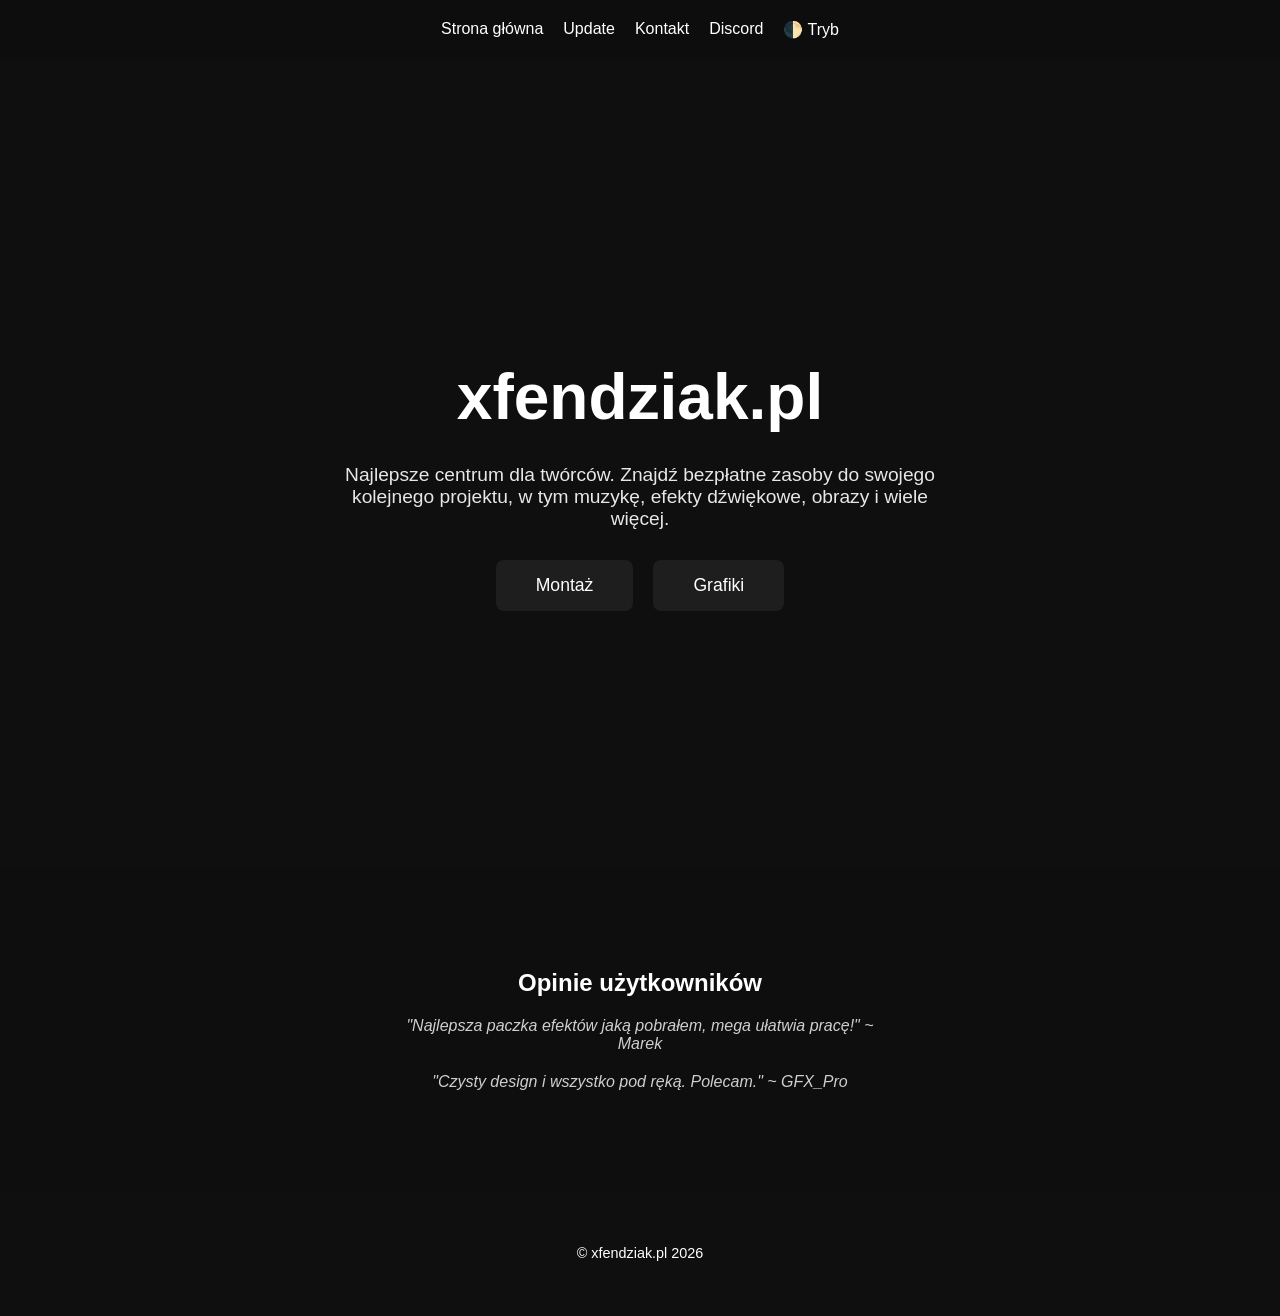
==== index.html @ 1e336c8c "Add files via upload" ====
<!DOCTYPE html>
<html lang="pl">
<head>
    <meta charset="UTF-8">
    <meta name="viewport" content="width=device-width, initial-scale=1.0">
    <title>xfendziak.pl | Centrum Twórców</title>
    <style>
        /* Szybkie style, żeby strona wyglądała jak Twój pomysł */
        :root {
            --bg: #0f0f0f;
            --text: #ffffff;
            --accent: #1e1e1e;
            --hover: #333333;
            --transition: all 0.4s ease;
        }

        .light-mode {
            --bg: #f5f5f5;
            --text: #1a1a1a;
            --accent: #e0e0e0;
            --hover: #cccccc;
        }

        body {
            margin: 0;
            font-family: 'Segoe UI', sans-serif;
            background-color: var(--bg);
            color: var(--text);
            transition: var(--transition);
            scroll-behavior: smooth;
        }

        /* Nawigacja */
        nav {
            display: flex;
            justify-content: center;
            gap: 20px;
            padding: 20px;
            background: rgba(0,0,0,0.1);
            position: sticky;
            top: 0;
            z-index: 100;
        }

        nav a, .mode-toggle {
            color: var(--text);
            text-decoration: none;
            font-weight: 500;
            cursor: pointer;
            transition: 0.3s;
        }

        nav a:hover { opacity: 0.7; }

        /* Hero Section - Napis i Opis */
        .hero {
            height: 90vh;
            display: flex;
            flex-direction: column;
            justify-content: center;
            align-items: center;
            text-align: center;
            animation: fadeIn 1.5s ease-out;
        }

        h1 { font-size: 4rem; margin-bottom: 10px; }
        .description { font-size: 1.2rem; max-width: 600px; margin-bottom: 30px; opacity: 0.9; }

        /* Przyciski */
        .btn-container { display: flex; gap: 20px; }
        .btn {
            padding: 15px 40px;
            background-color: var(--accent);
            color: var(--text);
            border: none;
            border-radius: 8px;
            font-size: 1.1rem;
            cursor: pointer;
            transition: var(--transition);
            text-decoration: none;
        }

        .btn:hover { background-color: var(--hover); transform: translateY(-3px); }

        /* Opinie */
        .reviews { padding: 80px 20px; text-align: center; background: rgba(0,0,0,0.05); }
        .review-card { font-style: italic; margin: 20px auto; max-width: 500px; opacity: 0.8; }

        footer { text-align: center; padding: 40px; font-size: 0.9rem; }

        /* Animacja wejścia */
        @keyframes fadeIn {
            from { opacity: 0; transform: translateY(20px); }
            to { opacity: 1; transform: translateY(0); }
        }
    </style>
</head>
<body>

    <nav>
        <a href="#">Strona główna</a>
        <a href="#update">Update</a>
        <a href="#kontakt">Kontakt</a>
        <a href="https://discord.gg/twoj-link" target="_blank">Discord</a>
        <span class="mode-toggle" onclick="toggleMode()">🌓 Tryb</span>
    </nav>

    <main class="hero">
        <h1>xfendziak.pl</h1>
        <p class="description">
            Najlepsze centrum dla twórców. Znajdź bezpłatne zasoby do swojego kolejnego projektu, 
            w tym muzykę, efekty dźwiękowe, obrazy i wiele więcej.
        </p>
        
        <div class="btn-container">
            <a href="#montaz" class="btn">Montaż</a>
            <a href="#grafiki" class="btn">Grafiki</a>
        </div>
    </main>

    <section class="reviews" id="update">
        <h2>Opinie użytkowników</h2>
        <div class="review-card">"Najlepsza paczka efektów jaką pobrałem, mega ułatwia pracę!" ~ Marek</div>
        <div class="review-card">"Czysty design i wszystko pod ręką. Polecam." ~ GFX_Pro</div>
    </section>

    <footer>
        <p>&copy; xfendziak.pl 2026</p>
    </footer>

    <script>
        function toggleMode() {
            document.body.classList.toggle('light-mode');
        }
    </script>

</body>
</html>
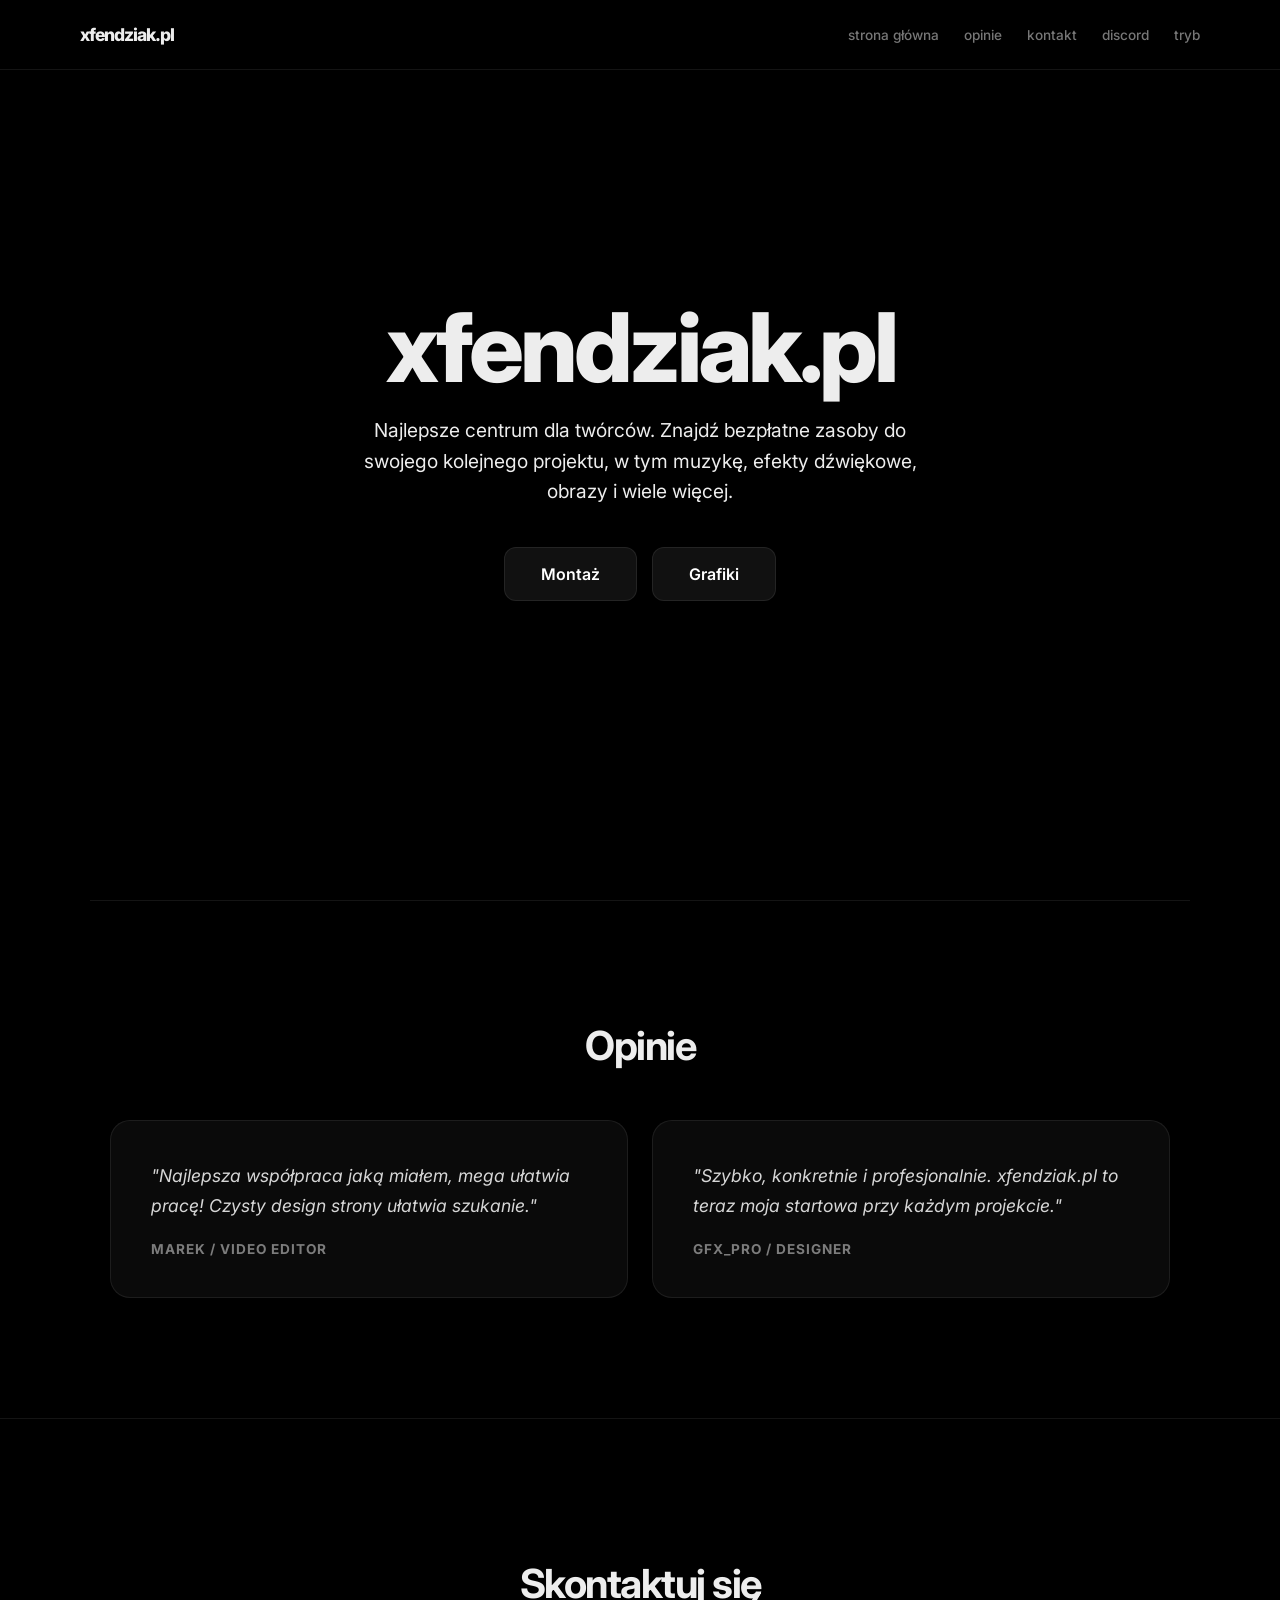
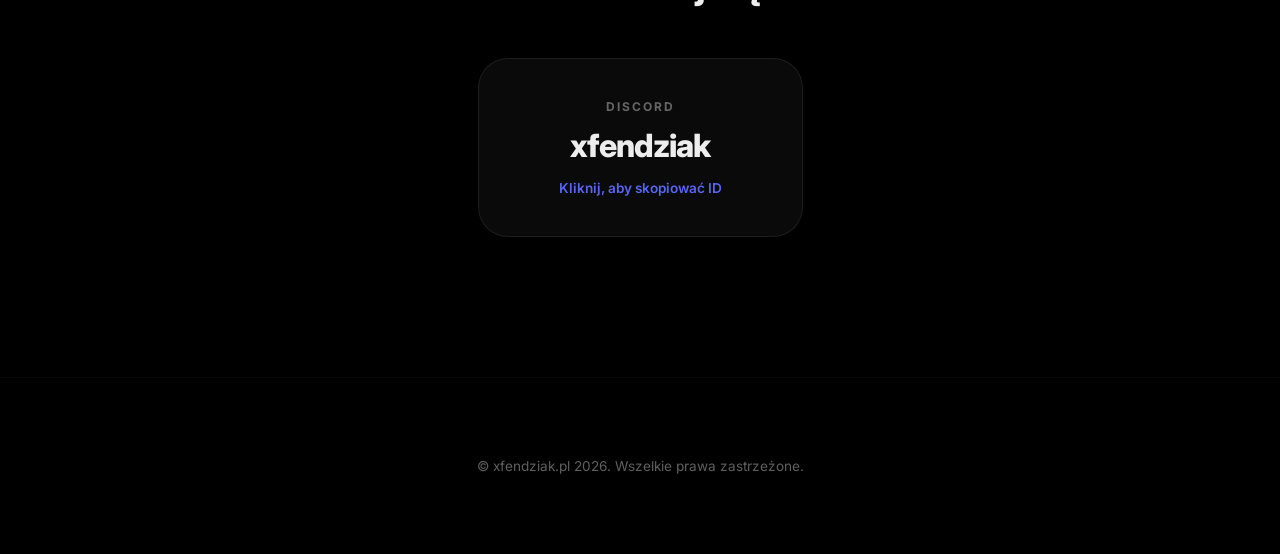
==== commit 011bcbc5: "Add files via upload" ====
--- a/index.html
+++ b/index.html
@@ -3,136 +3,330 @@
 <head>
     <meta charset="UTF-8">
     <meta name="viewport" content="width=device-width, initial-scale=1.0">
-    <title>xfendziak.pl | Centrum Twórców</title>
+    <title>xfendziak.pl | Zasoby</title>
+    <link href="https://fonts.googleapis.com/css2?family=Inter:wght@400;500;700;800&display=swap" rel="stylesheet">
     <style>
-        /* Szybkie style, żeby strona wyglądała jak Twój pomysł */
         :root {
-            --bg: #0f0f0f;
-            --text: #ffffff;
-            --accent: #1e1e1e;
-            --hover: #333333;
-            --transition: all 0.4s ease;
+            --bg-color: #000000;
+            --text-color: #ededed;
+            --nav-bg: rgba(0, 0, 0, 0.8);
+            --card-bg: #0a0a0a;
+            --btn-bg: #111111;
+            --btn-hover: #222222;
+            --border-color: rgba(255, 255, 255, 0.08);
+            --ease: cubic-bezier(0.16, 1, 0.3, 1);
+            --accent: #5865F2; /* Kolor Discorda */
+            --success: #22c55e; /* Zielony kolor sukcesu */
         }
 
         .light-mode {
-            --bg: #f5f5f5;
-            --text: #1a1a1a;
-            --accent: #e0e0e0;
-            --hover: #cccccc;
-        }
+            --bg-color: #f9f9f9;
+            --text-color: #111111;
+            --nav-bg: rgba(249, 249, 249, 0.8);
+            --card-bg: #ffffff;
+            --btn-bg: #111111;
+            --btn-hover: #333333;
+            --border-color: rgba(0, 0, 0, 0.05);
+        }
+
+        html { scroll-behavior: smooth; }
+        * { margin: 0; padding: 0; box-sizing: border-box; -webkit-font-smoothing: antialiased; }
 
         body {
-            margin: 0;
-            font-family: 'Segoe UI', sans-serif;
-            background-color: var(--bg);
-            color: var(--text);
-            transition: var(--transition);
-            scroll-behavior: smooth;
-        }
-
-        /* Nawigacja */
+            font-family: 'Inter', sans-serif;
+            background-color: var(--bg-color);
+            color: var(--text-color);
+            transition: background-color 0.6s var(--ease);
+            overflow-x: hidden;
+        }
+
+        /* --- NAWIGACJA --- */
         nav {
-            display: flex;
-            justify-content: center;
-            gap: 20px;
-            padding: 20px;
-            background: rgba(0,0,0,0.1);
-            position: sticky;
-            top: 0;
-            z-index: 100;
-        }
-
-        nav a, .mode-toggle {
-            color: var(--text);
-            text-decoration: none;
-            font-weight: 500;
+            position: fixed;
+            top: 0; width: 100%; height: 70px;
+            display: flex; justify-content: center;
+            background-color: var(--nav-bg);
+            backdrop-filter: blur(20px); -webkit-backdrop-filter: blur(20px);
+            border-bottom: 1px solid var(--border-color);
+            z-index: 1000;
+        }
+
+        .nav-container {
+            width: 100%; max-width: 1200px; padding: 0 40px;
+            display: flex; justify-content: space-between; align-items: center;
+        }
+
+        .logo {
+            font-weight: 800; font-size: 1.1rem; letter-spacing: -1px;
+            text-decoration: none; color: var(--text-color);
+            transition: opacity 0.3s;
+        }
+
+        .nav-right { display: flex; gap: 25px; align-items: center; }
+        .nav-right a, .mode-toggle {
+            color: var(--text-color); text-decoration: none;
+            font-size: 0.85rem; font-weight: 500; opacity: 0.5;
+            transition: 0.3s var(--ease); cursor: pointer;
+        }
+        .nav-right a:hover, .mode-toggle:hover { opacity: 1; }
+
+        /* --- HERO --- */
+        #top { position: absolute; top: 0; }
+        .hero {
+            height: 100vh; display: flex; flex-direction: column;
+            justify-content: center; align-items: center; text-align: center;
+            padding: 0 20px;
+        }
+
+        h1 { font-size: clamp(3rem, 10vw, 6rem); font-weight: 800; letter-spacing: -4px; margin-bottom: 20px; line-height: 1; }
+        .description { font-size: 1.2rem; max-width: 600px; opacity: 0.6; margin-bottom: 40px; line-height: 1.6; }
+
+        .btn-container { display: flex; gap: 15px; }
+        .btn {
+            padding: 16px 36px; background-color: var(--btn-bg); color: #ffffff;
+            text-decoration: none; border-radius: 12px; font-weight: 600;
+            border: 1px solid var(--border-color); transition: 0.4s var(--ease);
+        }
+        .btn:hover { background-color: var(--btn-hover); transform: translateY(-4px); }
+
+        /* --- SEKCJE --- */
+        .section-content { padding: 120px 20px; max-width: 1100px; margin: 0 auto; }
+        h2 { font-size: 2.5rem; font-weight: 700; margin-bottom: 50px; letter-spacing: -1.5px; text-align: center; }
+
+        /* --- OPINIE --- */
+        .reviews { border-top: 1px solid var(--border-color); }
+        .review-grid { display: grid; grid-template-columns: repeat(auto-fit, minmax(400px, 1fr)); gap: 24px; }
+        .review-card {
+            background-color: var(--card-bg); padding: 40px; border-radius: 20px;
+            border: 1px solid var(--border-color);
+        }
+        .review-text { font-size: 1.1rem; line-height: 1.7; font-style: italic; margin-bottom: 20px; opacity: 0.9; }
+        .review-author { font-weight: 700; font-size: 0.85rem; text-transform: uppercase; letter-spacing: 1px; opacity: 0.5; }
+
+        /* --- KONTAKT (ZAKTUALIZOWANY) --- */
+        .contact-section { 
+            text-align: center; 
+            padding: 140px 20px; 
+            border-top: 1px solid var(--border-color);
+        }
+        
+        .copy-card {
+            display: inline-flex;
+            flex-direction: column;
+            align-items: center;
+            background-color: var(--card-bg);
+            padding: 40px 80px;
+            border-radius: 30px;
+            border: 1px solid var(--border-color);
             cursor: pointer;
-            transition: 0.3s;
-        }
-
-        nav a:hover { opacity: 0.7; }
-
-        /* Hero Section - Napis i Opis */
-        .hero {
-            height: 90vh;
-            display: flex;
-            flex-direction: column;
-            justify-content: center;
-            align-items: center;
-            text-align: center;
-            animation: fadeIn 1.5s ease-out;
-        }
-
-        h1 { font-size: 4rem; margin-bottom: 10px; }
-        .description { font-size: 1.2rem; max-width: 600px; margin-bottom: 30px; opacity: 0.9; }
-
-        /* Przyciski */
-        .btn-container { display: flex; gap: 20px; }
-        .btn {
-            padding: 15px 40px;
-            background-color: var(--accent);
-            color: var(--text);
-            border: none;
-            border-radius: 8px;
-            font-size: 1.1rem;
-            cursor: pointer;
-            transition: var(--transition);
-            text-decoration: none;
-        }
-
-        .btn:hover { background-color: var(--hover); transform: translateY(-3px); }
-
-        /* Opinie */
-        .reviews { padding: 80px 20px; text-align: center; background: rgba(0,0,0,0.05); }
-        .review-card { font-style: italic; margin: 20px auto; max-width: 500px; opacity: 0.8; }
-
-        footer { text-align: center; padding: 40px; font-size: 0.9rem; }
-
-        /* Animacja wejścia */
-        @keyframes fadeIn {
-            from { opacity: 0; transform: translateY(20px); }
+            transition: all 0.5s var(--ease);
+            position: relative;
+        }
+        
+        .copy-card:hover {
+            transform: translateY(-5px);
+            border-color: rgba(255, 255, 255, 0.15);
+        }
+
+        /* Animacja sukcesu na obramowaniu */
+        .copy-card.copied {
+            animation: successPulse 1.5s var(--ease);
+            border-color: var(--success);
+        }
+
+        .discord-label {
+            font-size: 0.75rem;
+            text-transform: uppercase;
+            letter-spacing: 2px;
+            opacity: 0.4;
+            margin-bottom: 12px;
+            font-weight: 700;
+        }
+
+        .discord-tag {
+            font-size: 2rem;
+            font-weight: 800;
+            color: var(--text-color);
+            letter-spacing: -1px;
+            margin-bottom: 15px;
+        }
+
+        /* Domyślny stan podpowiedzi */
+        .copy-hint {
+            font-size: 0.85rem;
+            color: var(--accent);
+            font-weight: 600;
+            transition: all 0.3s var(--ease);
+        }
+
+        /* Stan po skopiowaniu (ukrywamy domyślny tekst) */
+        .copy-card.copied .copy-hint .default-text {
+            display: none;
+        }
+
+        /* Stan po skopiowaniu (pokazujemy sukces) */
+        .copy-card.copied .copy-hint .success-text {
+            display: inline;
+            color: var(--success);
+        }
+
+        /* Domyślnie ukrywamy tekst sukcesu */
+        .copy-hint .success-text {
+            display: none;
+        }
+
+        @keyframes successPulse {
+            0% { box-shadow: 0 0 0 0px rgba(34, 197, 94, 0.4); }
+            70% { box-shadow: 0 0 0 20px rgba(34, 197, 94, 0); }
+            100% { box-shadow: 0 0 0 0px rgba(34, 197, 94, 0); }
+        }
+
+        footer { text-align: center; padding: 80px 20px; font-size: 0.85rem; opacity: 0.4; border-top: 1px solid var(--border-color); }
+
+        /* ODPALANIE ANIMACJI PRZY SCROLLOWANIU */
+        .reveal {
+            opacity: 0;
+            transform: translateY(40px);
+            transition: opacity 1.2s var(--ease), transform 1.2s var(--ease);
+            will-change: transform, opacity;
+        }
+
+        .reveal.active {
+            opacity: 1;
+            transform: translateY(0);
+        }
+
+        /* ANIMACJE HERO */
+        .hero-reveal { 
+            opacity: 0; 
+            transform: translateY(40px); 
+            animation: cleanFadeUp 1.4s var(--ease) forwards; 
+        }
+        .d-1 { animation-delay: 0.1s; }
+        .d-2 { animation-delay: 0.3s; }
+        .d-3 { animation-delay: 0.5s; }
+
+        @keyframes cleanFadeUp {
             to { opacity: 1; transform: translateY(0); }
+        }
+
+        /* RESPNSYWNOŚĆ */
+        @media (max-width: 768px) {
+            .nav-right { display: flex; gap: 15px; }
+            .nav-right a:not(.mode-toggle) { display: none; }
+            h1 { font-size: 3.5rem; }
+            .review-grid { grid-template-columns: 1fr; }
+            .btn-container { flex-direction: column; width: 100%; }
+            .copy-card { padding: 40px 20px; width: 100%; }
+            .discord-tag { font-size: 1.5rem; }
         }
     </style>
 </head>
 <body>
 
+    <div id="strona-glowna"></div>
+
     <nav>
-        <a href="#">Strona główna</a>
-        <a href="#update">Update</a>
-        <a href="#kontakt">Kontakt</a>
-        <a href="https://discord.gg/twoj-link" target="_blank">Discord</a>
-        <span class="mode-toggle" onclick="toggleMode()">🌓 Tryb</span>
+        <div class="nav-container">
+            <a href="#strona-glowna" class="logo">xfendziak.pl</a>
+            <div class="nav-right">
+                <a href="#strona-glowna">strona główna</a>
+                <a href="#opinie">opinie</a>
+                <a href="#kontakt">kontakt</a> <a href="https://discord.gg/link" target="_blank">discord</a>
+                <span id="theme-btn" class="mode-toggle" onclick="toggleTheme()">tryb</span>
+            </div>
+        </div>
     </nav>
 
     <main class="hero">
-        <h1>xfendziak.pl</h1>
-        <p class="description">
-            Najlepsze centrum dla twórców. Znajdź bezpłatne zasoby do swojego kolejnego projektu, 
-            w tym muzykę, efekty dźwiękowe, obrazy i wiele więcej.
+        <h1 class="hero-reveal d-1">xfendziak.pl</h1>
+        <p class="description hero-reveal d-2">
+            Najlepsze centrum dla twórców.
+            Znajdź bezpłatne zasoby do swojego kolejnego projektu, w tym muzykę, efekty dźwiękowe, obrazy i wiele więcej.
         </p>
-        
-        <div class="btn-container">
-            <a href="#montaz" class="btn">Montaż</a>
-            <a href="#grafiki" class="btn">Grafiki</a>
+        <div class="btn-container hero-reveal d-3">
+            <a href="#" class="btn">Montaż</a>
+            <a href="#" class="btn">Grafiki</a>
         </div>
     </main>
 
-    <section class="reviews" id="update">
-        <h2>Opinie użytkowników</h2>
-        <div class="review-card">"Najlepsza paczka efektów jaką pobrałem, mega ułatwia pracę!" ~ Marek</div>
-        <div class="review-card">"Czysty design i wszystko pod ręką. Polecam." ~ GFX_Pro</div>
+    <section class="section-content reviews reveal" id="opinie">
+        <h2>Opinie</h2>
+        <div class="review-grid">
+            <div class="review-card">
+                <p class="review-text">"Najlepsza współpraca jaką miałem, mega ułatwia pracę! Czysty design strony ułatwia szukanie."</p>
+                <p class="review-author">Marek / Video Editor</p>
+            </div>
+            <div class="review-card">
+                <p class="review-text">"Szybko, konkretnie i profesjonalnie. xfendziak.pl to teraz moja startowa przy każdym projekcie."</p>
+                <p class="review-author">GFX_Pro / Designer</p>
+            </div>
+        </div>
     </section>
 
+    <section class="contact-section reveal" id="kontakt">
+        <h2>Skontaktuj się</h2>
+        <div class="copy-card" id="discordCard" onclick="copyDiscord()">
+            <span class="discord-label">Discord</span>
+            <span class="discord-tag">xfendziak</span>
+            <div class="copy-hint">
+                <span class="default-text">Kliknij, aby skopiować ID</span>
+                <span class="success-text">Skopiowano! ⬆</span>
+            </div>
+        </div>
+    </section>
+
     <footer>
-        <p>&copy; xfendziak.pl 2026</p>
+        <p>&copy; xfendziak.pl 2026. Wszelkie prawa zastrzeżone.</p>
     </footer>
 
     <script>
-        function toggleMode() {
-            document.body.classList.toggle('light-mode');
-        }
+        // FUNKCJA KOPIOWANIA I ANIMACJI
+        function copyDiscord() {
+            const card = document.getElementById('discordCard');
+            
+            // Kopiowanie do schowka
+            navigator.clipboard.writeText('xfendziak').then(() => {
+                // Dodajemy klasę aktywującą stan sukcesu
+                card.classList.add('copied');
+                
+                // Usuwamy klasę po 2 sekundach, aby przywrócić pierwotny stan
+                setTimeout(() => {
+                    card.classList.remove('copied');
+                }, 2000);
+            });
+        }
+
+        // MOTYW (DARK/LIGHT)
+        function updateToggleButton() {
+            const btn = document.getElementById('theme-btn');
+            btn.innerText = 'tryb';
+        }
+
+        function toggleTheme() {
+            const isLight = document.body.classList.toggle('light-mode');
+            localStorage.setItem('theme', isLight ? 'light' : 'dark');
+            updateToggleButton();
+        }
+
+        if(localStorage.getItem('theme') === 'light') {
+            document.body.classList.add('light-mode');
+        }
+        updateToggleButton();
+
+        // OBSERVER DO ANIMACJI PRZY SCROLLOWANIU
+        const observerOptions = { threshold: 0.15 };
+        const observer = new IntersectionObserver((entries) => {
+            entries.forEach(entry => {
+                if (entry.isIntersecting) {
+                    entry.target.classList.add('active');
+                }
+            });
+        }, observerOptions);
+
+        document.querySelectorAll('.reveal').forEach(section => {
+            observer.observe(section);
+        });
     </script>
-
 </body>
 </html>
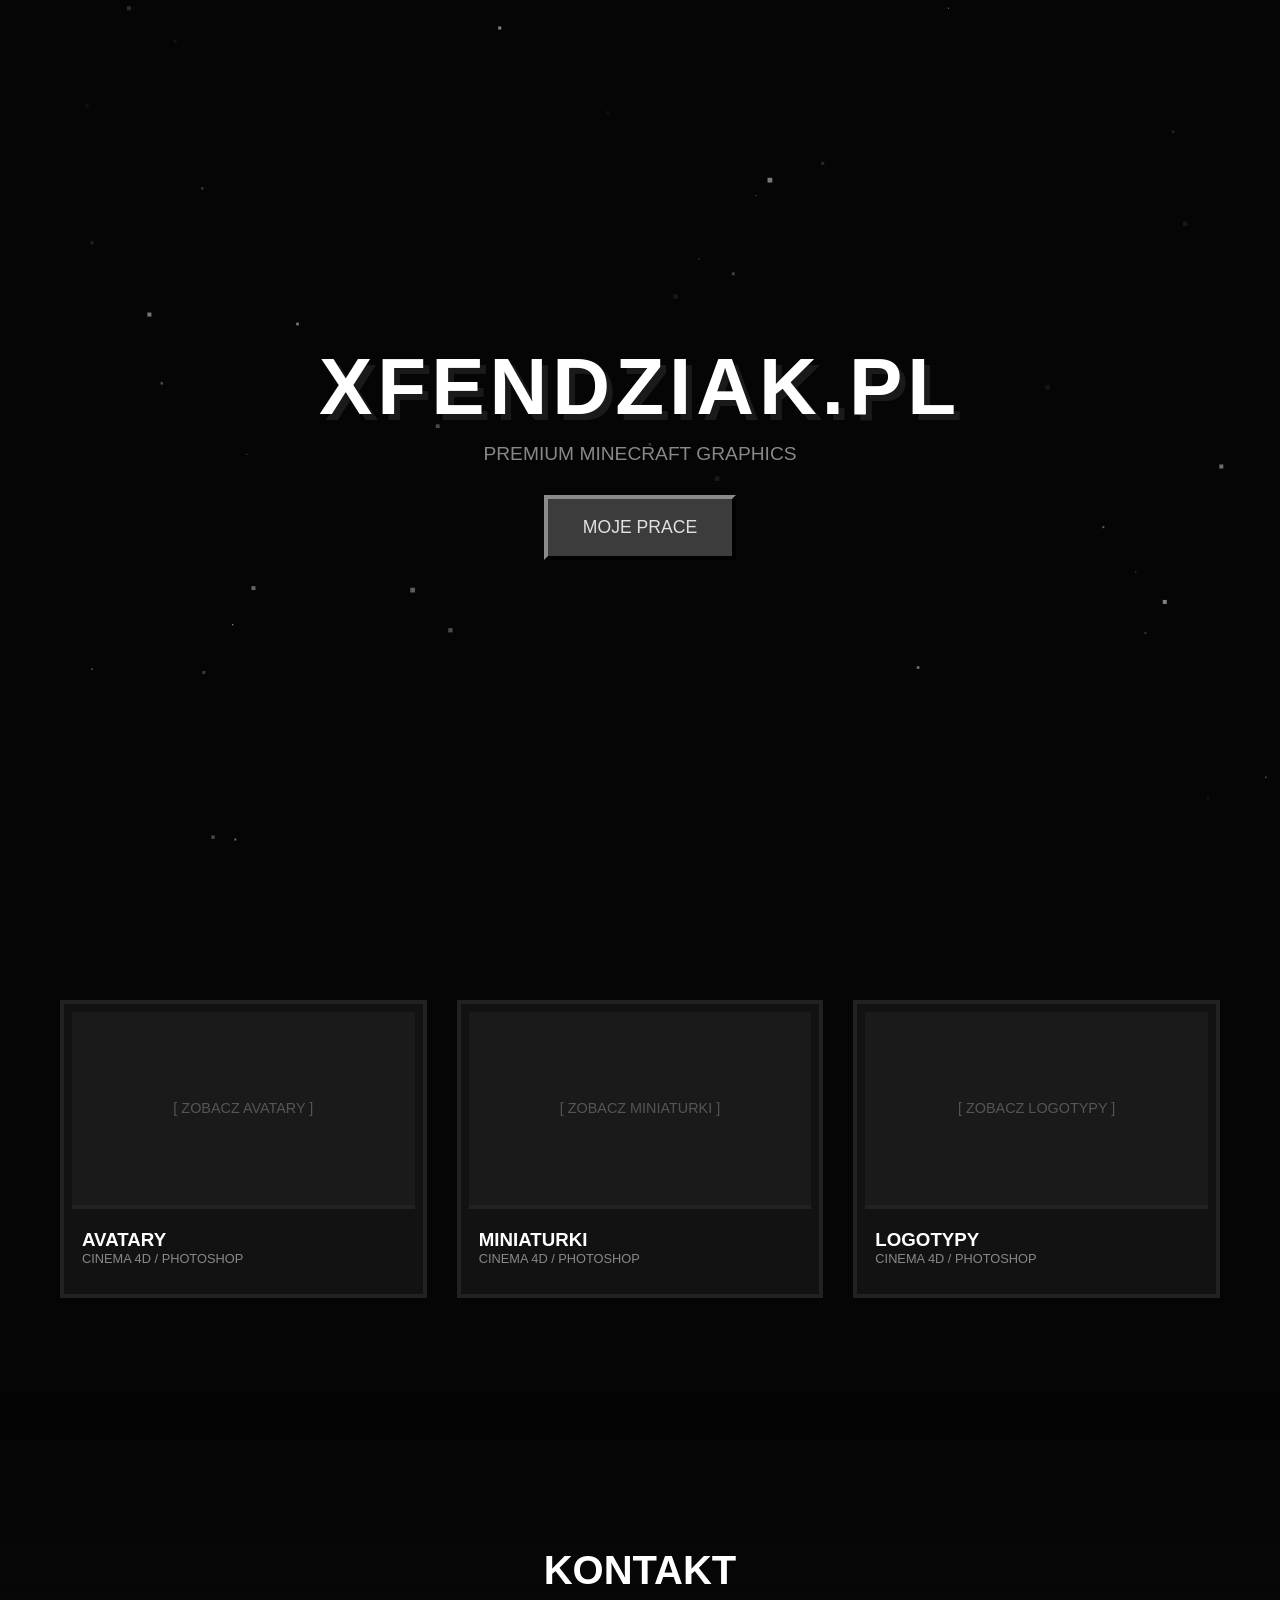
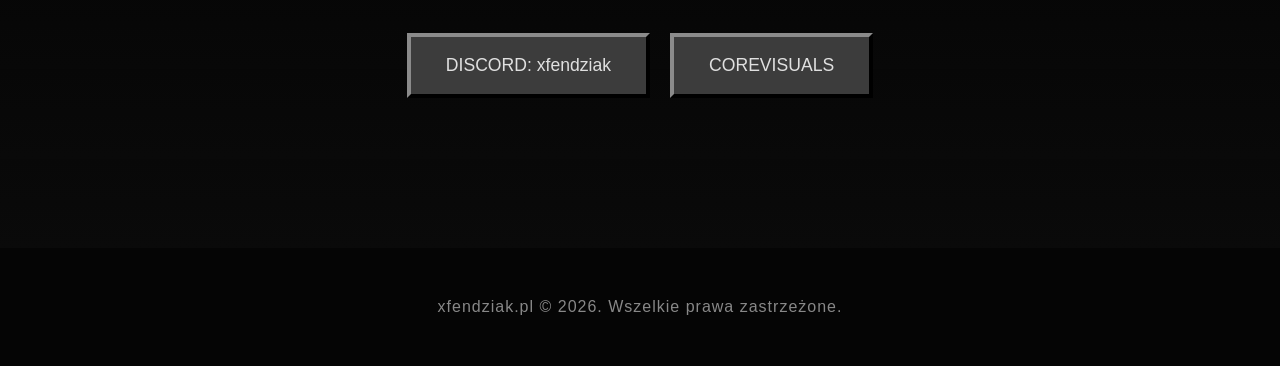
==== commit 5480a824: "Add files via upload" ====
--- a/index.html
+++ b/index.html
@@ -1,332 +1,478 @@
-<!DOCTYPE html>
-<html lang="pl">
-<head>
-    <meta charset="UTF-8">
-    <meta name="viewport" content="width=device-width, initial-scale=1.0">
-    <title>xfendziak.pl | Zasoby</title>
-    <link href="https://fonts.googleapis.com/css2?family=Inter:wght@400;500;700;800&display=swap" rel="stylesheet">
-    <style>
-        :root {
-            --bg-color: #000000;
-            --text-color: #ededed;
-            --nav-bg: rgba(0, 0, 0, 0.8);
-            --card-bg: #0a0a0a;
-            --btn-bg: #111111;
-            --btn-hover: #222222;
-            --border-color: rgba(255, 255, 255, 0.08);
-            --ease: cubic-bezier(0.16, 1, 0.3, 1);
-            --accent: #5865F2; /* Kolor Discorda */
-            --success: #22c55e; /* Zielony kolor sukcesu */
-        }
-
-        .light-mode {
-            --bg-color: #f9f9f9;
-            --text-color: #111111;
-            --nav-bg: rgba(249, 249, 249, 0.8);
-            --card-bg: #ffffff;
-            --btn-bg: #111111;
-            --btn-hover: #333333;
-            --border-color: rgba(0, 0, 0, 0.05);
-        }
-
-        html { scroll-behavior: smooth; }
-        * { margin: 0; padding: 0; box-sizing: border-box; -webkit-font-smoothing: antialiased; }
-
-        body {
-            font-family: 'Inter', sans-serif;
-            background-color: var(--bg-color);
-            color: var(--text-color);
-            transition: background-color 0.6s var(--ease);
-            overflow-x: hidden;
-        }
-
-        /* --- NAWIGACJA --- */
-        nav {
-            position: fixed;
-            top: 0; width: 100%; height: 70px;
-            display: flex; justify-content: center;
-            background-color: var(--nav-bg);
-            backdrop-filter: blur(20px); -webkit-backdrop-filter: blur(20px);
-            border-bottom: 1px solid var(--border-color);
-            z-index: 1000;
-        }
-
-        .nav-container {
-            width: 100%; max-width: 1200px; padding: 0 40px;
-            display: flex; justify-content: space-between; align-items: center;
-        }
-
-        .logo {
-            font-weight: 800; font-size: 1.1rem; letter-spacing: -1px;
-            text-decoration: none; color: var(--text-color);
-            transition: opacity 0.3s;
-        }
-
-        .nav-right { display: flex; gap: 25px; align-items: center; }
-        .nav-right a, .mode-toggle {
-            color: var(--text-color); text-decoration: none;
-            font-size: 0.85rem; font-weight: 500; opacity: 0.5;
-            transition: 0.3s var(--ease); cursor: pointer;
-        }
-        .nav-right a:hover, .mode-toggle:hover { opacity: 1; }
-
-        /* --- HERO --- */
-        #top { position: absolute; top: 0; }
-        .hero {
-            height: 100vh; display: flex; flex-direction: column;
-            justify-content: center; align-items: center; text-align: center;
-            padding: 0 20px;
-        }
-
-        h1 { font-size: clamp(3rem, 10vw, 6rem); font-weight: 800; letter-spacing: -4px; margin-bottom: 20px; line-height: 1; }
-        .description { font-size: 1.2rem; max-width: 600px; opacity: 0.6; margin-bottom: 40px; line-height: 1.6; }
-
-        .btn-container { display: flex; gap: 15px; }
-        .btn {
-            padding: 16px 36px; background-color: var(--btn-bg); color: #ffffff;
-            text-decoration: none; border-radius: 12px; font-weight: 600;
-            border: 1px solid var(--border-color); transition: 0.4s var(--ease);
-        }
-        .btn:hover { background-color: var(--btn-hover); transform: translateY(-4px); }
-
-        /* --- SEKCJE --- */
-        .section-content { padding: 120px 20px; max-width: 1100px; margin: 0 auto; }
-        h2 { font-size: 2.5rem; font-weight: 700; margin-bottom: 50px; letter-spacing: -1.5px; text-align: center; }
-
-        /* --- OPINIE --- */
-        .reviews { border-top: 1px solid var(--border-color); }
-        .review-grid { display: grid; grid-template-columns: repeat(auto-fit, minmax(400px, 1fr)); gap: 24px; }
-        .review-card {
-            background-color: var(--card-bg); padding: 40px; border-radius: 20px;
-            border: 1px solid var(--border-color);
-        }
-        .review-text { font-size: 1.1rem; line-height: 1.7; font-style: italic; margin-bottom: 20px; opacity: 0.9; }
-        .review-author { font-weight: 700; font-size: 0.85rem; text-transform: uppercase; letter-spacing: 1px; opacity: 0.5; }
-
-        /* --- KONTAKT (ZAKTUALIZOWANY) --- */
-        .contact-section { 
-            text-align: center; 
-            padding: 140px 20px; 
-            border-top: 1px solid var(--border-color);
-        }
-        
-        .copy-card {
-            display: inline-flex;
-            flex-direction: column;
-            align-items: center;
-            background-color: var(--card-bg);
-            padding: 40px 80px;
-            border-radius: 30px;
-            border: 1px solid var(--border-color);
-            cursor: pointer;
-            transition: all 0.5s var(--ease);
-            position: relative;
-        }
-        
-        .copy-card:hover {
-            transform: translateY(-5px);
-            border-color: rgba(255, 255, 255, 0.15);
-        }
-
-        /* Animacja sukcesu na obramowaniu */
-        .copy-card.copied {
-            animation: successPulse 1.5s var(--ease);
-            border-color: var(--success);
-        }
-
-        .discord-label {
-            font-size: 0.75rem;
-            text-transform: uppercase;
-            letter-spacing: 2px;
-            opacity: 0.4;
-            margin-bottom: 12px;
-            font-weight: 700;
-        }
-
-        .discord-tag {
-            font-size: 2rem;
-            font-weight: 800;
-            color: var(--text-color);
-            letter-spacing: -1px;
-            margin-bottom: 15px;
-        }
-
-        /* Domyślny stan podpowiedzi */
-        .copy-hint {
-            font-size: 0.85rem;
-            color: var(--accent);
-            font-weight: 600;
-            transition: all 0.3s var(--ease);
-        }
-
-        /* Stan po skopiowaniu (ukrywamy domyślny tekst) */
-        .copy-card.copied .copy-hint .default-text {
-            display: none;
-        }
-
-        /* Stan po skopiowaniu (pokazujemy sukces) */
-        .copy-card.copied .copy-hint .success-text {
-            display: inline;
-            color: var(--success);
-        }
-
-        /* Domyślnie ukrywamy tekst sukcesu */
-        .copy-hint .success-text {
-            display: none;
-        }
-
-        @keyframes successPulse {
-            0% { box-shadow: 0 0 0 0px rgba(34, 197, 94, 0.4); }
-            70% { box-shadow: 0 0 0 20px rgba(34, 197, 94, 0); }
-            100% { box-shadow: 0 0 0 0px rgba(34, 197, 94, 0); }
-        }
-
-        footer { text-align: center; padding: 80px 20px; font-size: 0.85rem; opacity: 0.4; border-top: 1px solid var(--border-color); }
-
-        /* ODPALANIE ANIMACJI PRZY SCROLLOWANIU */
-        .reveal {
-            opacity: 0;
-            transform: translateY(40px);
-            transition: opacity 1.2s var(--ease), transform 1.2s var(--ease);
-            will-change: transform, opacity;
-        }
-
-        .reveal.active {
-            opacity: 1;
-            transform: translateY(0);
-        }
-
-        /* ANIMACJE HERO */
-        .hero-reveal { 
-            opacity: 0; 
-            transform: translateY(40px); 
-            animation: cleanFadeUp 1.4s var(--ease) forwards; 
-        }
-        .d-1 { animation-delay: 0.1s; }
-        .d-2 { animation-delay: 0.3s; }
-        .d-3 { animation-delay: 0.5s; }
-
-        @keyframes cleanFadeUp {
-            to { opacity: 1; transform: translateY(0); }
-        }
-
-        /* RESPNSYWNOŚĆ */
-        @media (max-width: 768px) {
-            .nav-right { display: flex; gap: 15px; }
-            .nav-right a:not(.mode-toggle) { display: none; }
-            h1 { font-size: 3.5rem; }
-            .review-grid { grid-template-columns: 1fr; }
-            .btn-container { flex-direction: column; width: 100%; }
-            .copy-card { padding: 40px 20px; width: 100%; }
-            .discord-tag { font-size: 1.5rem; }
-        }
-    </style>
-</head>
-<body>
-
-    <div id="strona-glowna"></div>
-
-    <nav>
-        <div class="nav-container">
-            <a href="#strona-glowna" class="logo">xfendziak.pl</a>
-            <div class="nav-right">
-                <a href="#strona-glowna">strona główna</a>
-                <a href="#opinie">opinie</a>
-                <a href="#kontakt">kontakt</a> <a href="https://discord.gg/link" target="_blank">discord</a>
-                <span id="theme-btn" class="mode-toggle" onclick="toggleTheme()">tryb</span>
-            </div>
-        </div>
-    </nav>
-
-    <main class="hero">
-        <h1 class="hero-reveal d-1">xfendziak.pl</h1>
-        <p class="description hero-reveal d-2">
-            Najlepsze centrum dla twórców.
-            Znajdź bezpłatne zasoby do swojego kolejnego projektu, w tym muzykę, efekty dźwiękowe, obrazy i wiele więcej.
-        </p>
-        <div class="btn-container hero-reveal d-3">
-            <a href="#" class="btn">Montaż</a>
-            <a href="#" class="btn">Grafiki</a>
-        </div>
-    </main>
-
-    <section class="section-content reviews reveal" id="opinie">
-        <h2>Opinie</h2>
-        <div class="review-grid">
-            <div class="review-card">
-                <p class="review-text">"Najlepsza współpraca jaką miałem, mega ułatwia pracę! Czysty design strony ułatwia szukanie."</p>
-                <p class="review-author">Marek / Video Editor</p>
-            </div>
-            <div class="review-card">
-                <p class="review-text">"Szybko, konkretnie i profesjonalnie. xfendziak.pl to teraz moja startowa przy każdym projekcie."</p>
-                <p class="review-author">GFX_Pro / Designer</p>
-            </div>
-        </div>
-    </section>
-
-    <section class="contact-section reveal" id="kontakt">
-        <h2>Skontaktuj się</h2>
-        <div class="copy-card" id="discordCard" onclick="copyDiscord()">
-            <span class="discord-label">Discord</span>
-            <span class="discord-tag">xfendziak</span>
-            <div class="copy-hint">
-                <span class="default-text">Kliknij, aby skopiować ID</span>
-                <span class="success-text">Skopiowano! ⬆</span>
-            </div>
-        </div>
-    </section>
-
-    <footer>
-        <p>&copy; xfendziak.pl 2026. Wszelkie prawa zastrzeżone.</p>
-    </footer>
-
-    <script>
-        // FUNKCJA KOPIOWANIA I ANIMACJI
-        function copyDiscord() {
-            const card = document.getElementById('discordCard');
-            
-            // Kopiowanie do schowka
-            navigator.clipboard.writeText('xfendziak').then(() => {
-                // Dodajemy klasę aktywującą stan sukcesu
-                card.classList.add('copied');
-                
-                // Usuwamy klasę po 2 sekundach, aby przywrócić pierwotny stan
-                setTimeout(() => {
-                    card.classList.remove('copied');
-                }, 2000);
-            });
-        }
-
-        // MOTYW (DARK/LIGHT)
-        function updateToggleButton() {
-            const btn = document.getElementById('theme-btn');
-            btn.innerText = 'tryb';
-        }
-
-        function toggleTheme() {
-            const isLight = document.body.classList.toggle('light-mode');
-            localStorage.setItem('theme', isLight ? 'light' : 'dark');
-            updateToggleButton();
-        }
-
-        if(localStorage.getItem('theme') === 'light') {
-            document.body.classList.add('light-mode');
-        }
-        updateToggleButton();
-
-        // OBSERVER DO ANIMACJI PRZY SCROLLOWANIU
-        const observerOptions = { threshold: 0.15 };
-        const observer = new IntersectionObserver((entries) => {
-            entries.forEach(entry => {
-                if (entry.isIntersecting) {
-                    entry.target.classList.add('active');
-                }
-            });
-        }, observerOptions);
-
-        document.querySelectorAll('.reveal').forEach(section => {
-            observer.observe(section);
-        });
-    </script>
-</body>
+﻿<!DOCTYPE html>
+<html lang="pl">
+<head>
+    <meta charset="UTF-8">
+    <meta name="viewport" content="width=device-width, initial-scale=1.0">
+    <title>xfendziak.pl | Portfolio</title>
+    <link href="https://fonts.cdnfonts.com/css/minecraft-4" rel="stylesheet">
+    <style>
+        :root {
+            --bg-dark: #050505;
+            --bg-card: #121212;
+            --accent: #ffffff;
+            --border: #222222;
+            --text-dim: #888888;
+            --mc-btn: #3c3c3c;
+            --transition-smooth: all 0.6s cubic-bezier(0.23, 1, 0.32, 1);
+        }
+
+        * {
+            margin: 0;
+            padding: 0;
+            box-sizing: border-box;
+            cursor: crosshair;
+        }
+
+        body {
+            background-color: var(--bg-dark);
+            color: white;
+            font-family: 'Minecraft', sans-serif;
+            overflow-x: hidden;
+            scroll-behavior: smooth;
+        }
+
+        #particles {
+            position: fixed;
+            top: 0; left: 0; width: 100%; height: 100%;
+            z-index: -1;
+            pointer-events: none;
+        }
+
+        header {
+            height: 100vh;
+            display: flex;
+            flex-direction: column;
+            justify-content: center;
+            align-items: center;
+            perspective: 1000px;
+            text-align: center;
+        }
+
+        .hero-title {
+            font-size: clamp(2rem, 8vw, 5rem);
+            letter-spacing: 5px;
+            text-shadow: 6px 6px 0px #1a1a1a;
+            animation: heroReveal 1.2s ease-out forwards;
+            position: relative;
+        }
+
+        .hero-subtitle {
+            color: var(--text-dim);
+            font-size: 1.2rem;
+            margin-top: 10px;
+            opacity: 0;
+            animation: fadeInUp 1s ease-out 0.5s forwards;
+        }
+
+        .hero-btn {
+            margin-top: 30px;
+            opacity: 0;
+            animation: fadeInUp 1s ease-out 0.8s forwards;
+        }
+
+        .container {
+            max-width: 1200px;
+            margin: 0 auto;
+            padding: 100px 20px;
+        }
+
+        .portfolio-grid {
+            display: grid;
+            grid-template-columns: repeat(auto-fit, minmax(320px, 1fr));
+            gap: 30px;
+        }
+
+        .card {
+            background: var(--bg-card);
+            border: 4px solid var(--border);
+            padding: 8px;
+            transition: var(--transition-smooth);
+            opacity: 0;
+            transform: translateY(50px);
+            cursor: pointer;
+        }
+
+        .card.reveal {
+            opacity: 1;
+            transform: translateY(0);
+        }
+
+        .card:hover {
+            transform: translateY(-15px) scale(1.03);
+            border-color: var(--accent);
+            box-shadow: 0 20px 40px rgba(0,0,0,0.8);
+        }
+
+        .card-img {
+            width: 100%;
+            aspect-ratio: 16/9;
+            background: #1a1a1a;
+            display: flex;
+            align-items: center;
+            justify-content: center;
+            overflow: hidden;
+        }
+
+        .card-img p {
+            font-size: 0.9rem;
+            text-align: center;
+            padding: 10px;
+        }
+
+        .card-content {
+            padding: 20px 10px;
+            border-top: 4px solid var(--border);
+            transition: var(--transition-smooth);
+        }
+
+        .card:hover .card-content {
+            border-color: var(--accent);
+        }
+
+        .modal-overlay {
+            position: fixed;
+            top: 0; left: 0; width: 100%; height: 100%;
+            background: rgba(0,0,0,0.95);
+            display: none; 
+            justify-content: center;
+            align-items: center;
+            z-index: 2000;
+            backdrop-filter: blur(10px);
+            opacity: 0;
+            transition: opacity 0.4s ease;
+        }
+
+        .modal-overlay.active {
+            display: flex;
+            opacity: 1;
+        }
+
+        .modal-content {
+            background: #2a2a2a;
+            border: 6px solid #000;
+            width: 95%;
+            max-width: 1100px;
+            max-height: 85vh;
+            padding: 30px;
+            position: relative;
+            overflow-y: auto;
+            box-shadow: 0 0 50px rgba(0,0,0,0.5);
+            transform: scale(0.9);
+            transition: transform 0.4s cubic-bezier(0.175, 0.885, 0.32, 1.275);
+        }
+
+        .modal-overlay.active .modal-content {
+            transform: scale(1);
+        }
+
+        .modal-header {
+            display: flex;
+            justify-content: space-between;
+            align-items: center;
+            margin-bottom: 25px;
+            border-bottom: 4px solid #3c3c3c;
+            padding-bottom: 15px;
+        }
+
+        .gallery-grid {
+            display: grid;
+            grid-template-columns: repeat(auto-fill, minmax(280px, 1fr));
+            gap: 20px;
+        }
+
+        .gallery-item {
+            border: 4px solid #000;
+            background: #1a1a1a;
+            transition: 0.3s;
+            position: relative;
+        }
+
+        .gallery-item:hover {
+            border-color: #fff;
+            transform: translateY(-5px);
+        }
+
+        .gallery-item img {
+            width: 100%;
+            display: block;
+            height: auto;
+        }
+
+        .mc-btn {
+            background: var(--mc-btn);
+            border: 4px solid #000;
+            border-top-color: #8b8b8b;
+            border-left-color: #8b8b8b;
+            color: #e0e0e0;
+            padding: 18px 35px;
+            font-family: 'Minecraft', sans-serif;
+            font-size: 1.1rem;
+            text-decoration: none;
+            transition: 0.1s;
+            display: inline-block;
+        }
+
+        .mc-btn:hover {
+            background: #555;
+            color: #fff;
+            transform: scale(1.05);
+        }
+
+        .mc-btn:active {
+            border: 4px solid #8b8b8b;
+            border-top-color: #000;
+            border-left-color: #000;
+            transform: scale(0.95);
+        }
+
+        .close-btn {
+            padding: 10px 20px;
+            font-size: 0.8rem;
+        }
+
+        .contact-section {
+            padding: 150px 20px;
+            text-align: center;
+            background: linear-gradient(to bottom, transparent, #0a0a0a);
+        }
+
+        .contact-btns {
+            display: flex;
+            justify-content: center;
+            gap: 20px;
+            flex-wrap: wrap;
+            margin-top: 40px;
+        }
+
+        #toast {
+            position: fixed;
+            top: -100px;
+            left: 50%;
+            transform: translateX(-50%);
+            background: white;
+            color: black;
+            padding: 15px 30px;
+            border: 4px solid #000;
+            transition: 0.5s cubic-bezier(0.175, 0.885, 0.32, 1.275);
+            z-index: 3000;
+        }
+
+        footer {
+            padding: 50px; 
+            text-align: center; 
+            color: var(--text-dim);
+            letter-spacing: 1px;
+        }
+
+        @keyframes heroReveal {
+            from { opacity: 0; transform: scale(0.8) translateZ(-100px); }
+            to { opacity: 1; transform: scale(1) translateZ(0); }
+        }
+
+        @keyframes fadeInUp {
+            from { opacity: 0; transform: translateY(30px); }
+            to { opacity: 1; transform: translateY(0); }
+        }
+
+        ::-webkit-scrollbar { width: 10px; }
+        ::-webkit-scrollbar-track { background: #1a1a1a; }
+        ::-webkit-scrollbar-thumb { background: #3c3c3c; border: 2px solid #000; }
+    </style>
+</head>
+<body>
+
+    <div id="toast">NICK SKOPIOWANY!</div>
+    <canvas id="particles"></canvas>
+
+    <div class="modal-overlay" id="modal-avatars">
+        <div class="modal-content">
+            <div class="modal-header">
+                <h2>AVATARY</h2>
+                <button class="mc-btn close-btn" onclick="closeModal('modal-avatars')">POWROT</button>
+            </div>
+            <div class="gallery-grid">
+                <div class="gallery-item"><img src="https://via.placeholder.com/500x500/222/fff?text=Avatar+1" alt="Avatar"></div>
+                <div class="gallery-item"><img src="https://via.placeholder.com/500x500/222/fff?text=Avatar+2" alt="Avatar"></div>
+                <div class="gallery-item"><img src="https://via.placeholder.com/500x500/222/fff?text=Avatar+3" alt="Avatar"></div>
+            </div>
+        </div>
+    </div>
+
+    <div class="modal-overlay" id="modal-thumbnails">
+        <div class="modal-content">
+            <div class="modal-header">
+                <h2>MINIATURKI</h2>
+                <button class="mc-btn close-btn" onclick="closeModal('modal-thumbnails')">POWROT</button>
+            </div>
+            <div class="gallery-grid">
+                <div class="gallery-item"><img src="https://via.placeholder.com/600x337/222/fff?text=Miniaturka+1" alt="YT"></div>
+                <div class="gallery-item"><img src="https://via.placeholder.com/600x337/222/fff?text=Miniaturka+2" alt="YT"></div>
+                <div class="gallery-item"><img src="https://via.placeholder.com/600x337/222/fff?text=Miniaturka+3" alt="YT"></div>
+            </div>
+        </div>
+    </div>
+
+    <div class="modal-overlay" id="modal-logos">
+        <div class="modal-content">
+            <div class="modal-header">
+                <h2>LOGOTYPY</h2>
+                <button class="mc-btn close-btn" onclick="closeModal('modal-logos')">POWROT</button>
+            </div>
+            <div class="gallery-grid">
+                <div class="gallery-item"><img src="https://via.placeholder.com/500x500/222/fff?text=Logo+1" alt="Logo"></div>
+                <div class="gallery-item"><img src="https://via.placeholder.com/500x500/222/fff?text=Logo+2" alt="Logo"></div>
+                <div class="gallery-item"><img src="https://via.placeholder.com/500x500/222/fff?text=Logo+3" alt="Logo"></div>
+            </div>
+        </div>
+    </div>
+
+    <header>
+        <h1 class="hero-title">XFENDZIAK.PL</h1>
+        <p class="hero-subtitle">PREMIUM MINECRAFT GRAPHICS</p>
+        <a href="#moje-prace" class="mc-btn hero-btn" id="scroll-trigger">MOJE PRACE</a>
+    </header>
+
+    <div class="container" id="moje-prace">
+        <div class="portfolio-grid">
+            
+            <div class="card" onclick="openModal('modal-avatars')">
+                <div class="card-img"><p style="color:#555">[ ZOBACZ AVATARY ]</p></div>
+                <div class="card-content">
+                    <h3>AVATARY</h3>
+                    <p style="color:var(--text-dim); font-size:0.8rem">CINEMA 4D / PHOTOSHOP</p>
+                </div>
+            </div>
+
+            <div class="card" onclick="openModal('modal-thumbnails')">
+                <div class="card-img"><p style="color:#555">[ ZOBACZ MINIATURKI ]</p></div>
+                <div class="card-content">
+                    <h3>MINIATURKI</h3>
+                    <p style="color:var(--text-dim); font-size:0.8rem">CINEMA 4D / PHOTOSHOP</p>
+                </div>
+            </div>
+
+            <div class="card" onclick="openModal('modal-logos')">
+                <div class="card-img"><p style="color:#555">[ ZOBACZ LOGOTYPY ]</p></div>
+                <div class="card-content">
+                    <h3>LOGOTYPY</h3>
+                    <p style="color:var(--text-dim); font-size:0.8rem">CINEMA 4D / PHOTOSHOP</p>
+                </div>
+            </div>
+
+        </div>
+    </div>
+
+    <section class="contact-section">
+        <h2 style="font-size: 2.5rem; margin-bottom: 20px;">KONTAKT</h2>
+        <div class="contact-btns">
+            <button class="mc-btn" onclick="copyDiscord('xfendziak')">DISCORD: xfendziak</button>
+            <a href="https://discord.gg/vKPa63acjD" target="_blank" class="mc-btn">COREVISUALS</a>
+        </div>
+    </section>
+
+    <footer>
+        <p>xfendziak.pl © 2026. Wszelkie prawa zastrzeżone.</p>
+    </footer>
+
+    <script>
+        document.getElementById('scroll-trigger').addEventListener('click', function(e) {
+            e.preventDefault();
+            const target = document.querySelector(this.getAttribute('href'));
+            window.scrollTo({
+                top: target.offsetTop,
+                behavior: 'smooth'
+            });
+        });
+
+        function openModal(id) {
+            const modal = document.getElementById(id);
+            modal.style.display = 'flex';
+            setTimeout(() => {
+                modal.classList.add('active');
+            }, 10);
+            document.body.style.overflow = 'hidden'; 
+        }
+
+        function closeModal(id) {
+            const modal = document.getElementById(id);
+            modal.classList.remove('active');
+            setTimeout(() => {
+                modal.style.display = 'none';
+                document.body.style.overflow = 'auto'; 
+            }, 400);
+        }
+
+        window.onclick = function(event) {
+            if (event.target.classList.contains('modal-overlay')) {
+                closeModal(event.target.id);
+            }
+        }
+
+        const canvas = document.getElementById('particles');
+        const ctx = canvas.getContext('2d');
+        let particles = [];
+
+        function resize() {
+            canvas.width = window.innerWidth;
+            canvas.height = window.innerHeight;
+        }
+
+        window.addEventListener('resize', resize);
+        resize();
+
+        class Particle {
+            constructor() {
+                this.reset();
+            }
+            reset() {
+                this.x = Math.random() * canvas.width;
+                this.y = Math.random() * canvas.height;
+                this.size = Math.random() * 4 + 1;
+                this.speedX = (Math.random() - 0.5) * 0.5;
+                this.speedY = -Math.random() * 1 - 0.5;
+                this.opacity = Math.random() * 0.5;
+            }
+            update() {
+                this.y += this.speedY;
+                this.x += this.speedX;
+                if (this.y < -10) this.reset();
+            }
+            draw() {
+                ctx.fillStyle = `rgba(255, 255, 255, ${this.opacity})`;
+                ctx.fillRect(this.x, this.y, this.size, this.size);
+            }
+        }
+
+        for (let i = 0; i < 50; i++) particles.push(new Particle());
+
+        function animate() {
+            ctx.clearRect(0, 0, canvas.width, canvas.height);
+            particles.forEach(p => {
+                p.update();
+                p.draw();
+            });
+            requestAnimationFrame(animate);
+        }
+        animate();
+
+        const observer = new IntersectionObserver((entries) => {
+            entries.forEach((entry) => {
+                if (entry.isIntersecting) {
+                    entry.target.classList.add('reveal');
+                }
+            });
+        }, { threshold: 0.1 });
+
+        document.querySelectorAll('.card').forEach(card => observer.observe(card));
+
+        function copyDiscord(nick) {
+            navigator.clipboard.writeText(nick);
+            const toast = document.getElementById('toast');
+            toast.style.top = '20px';
+            setTimeout(() => {
+                toast.style.top = '-100px';
+            }, 2500);
+        }
+    </script>
+</body>
 </html>
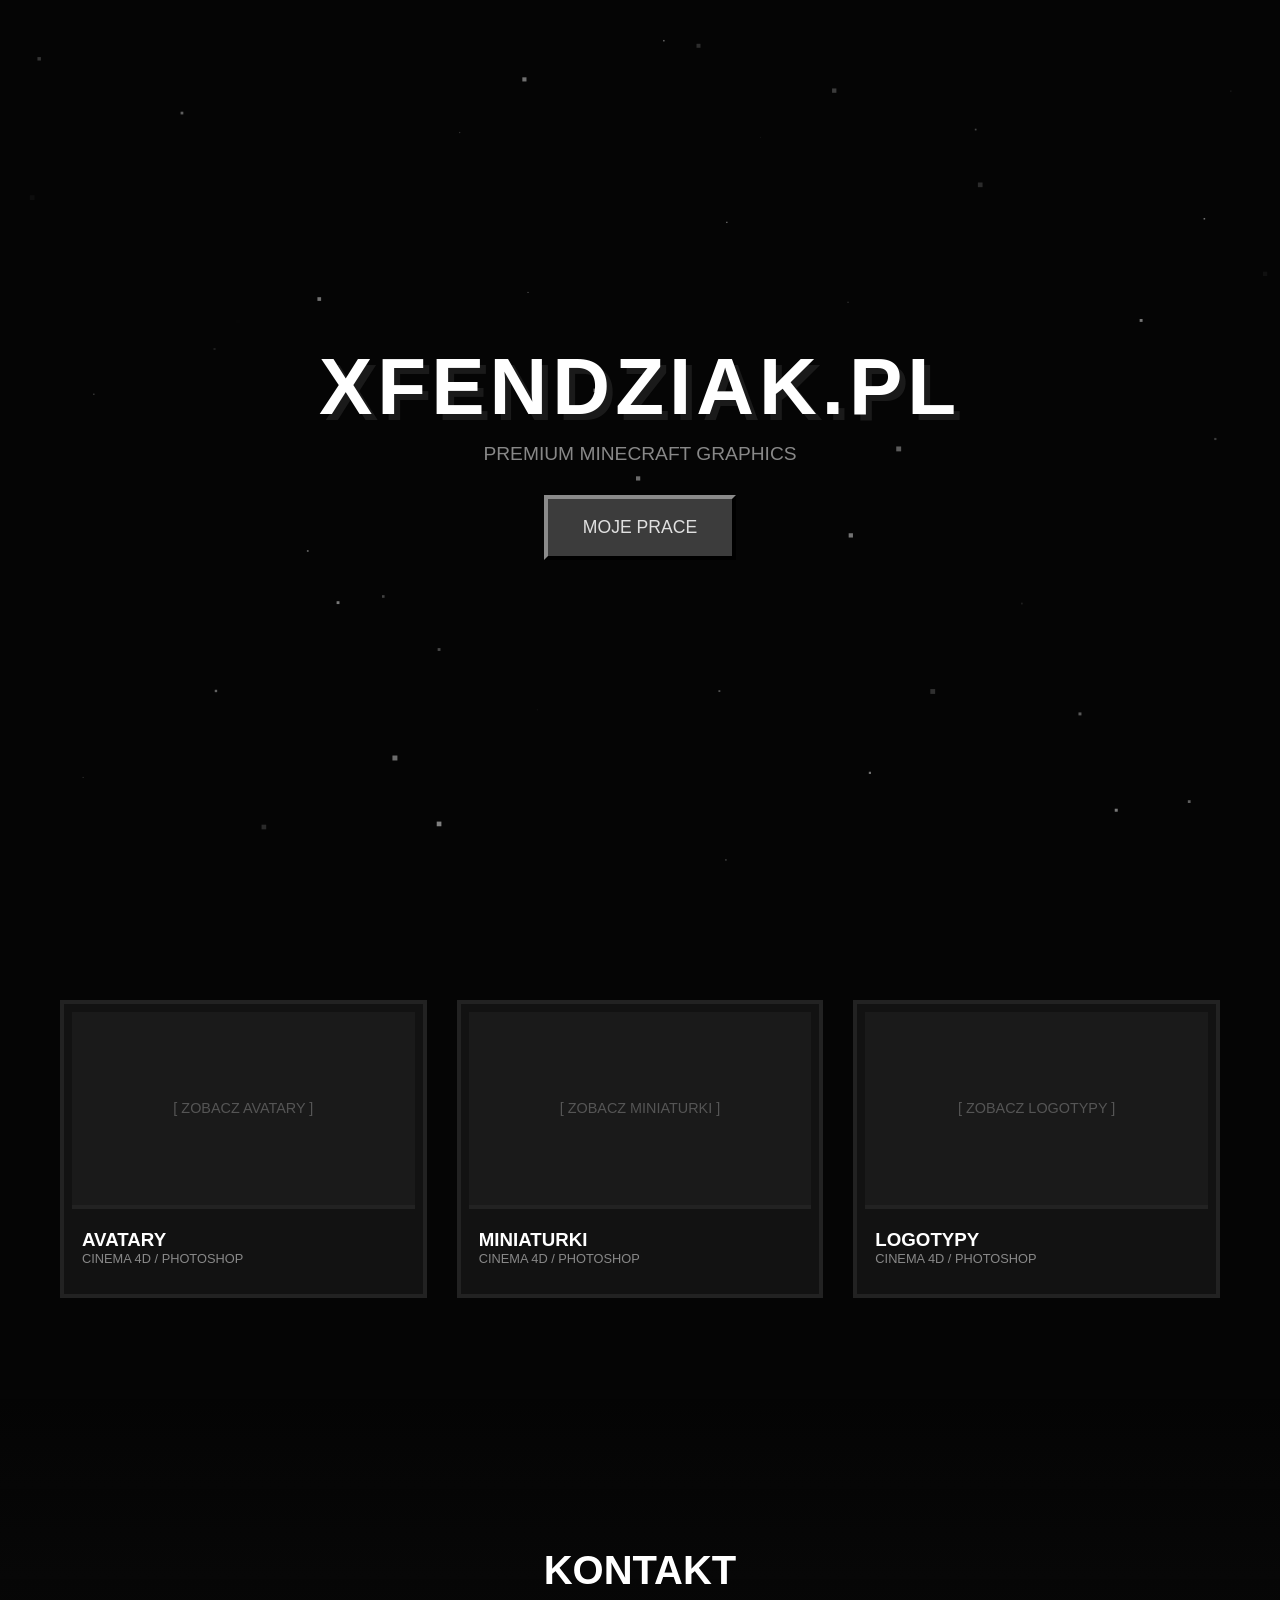
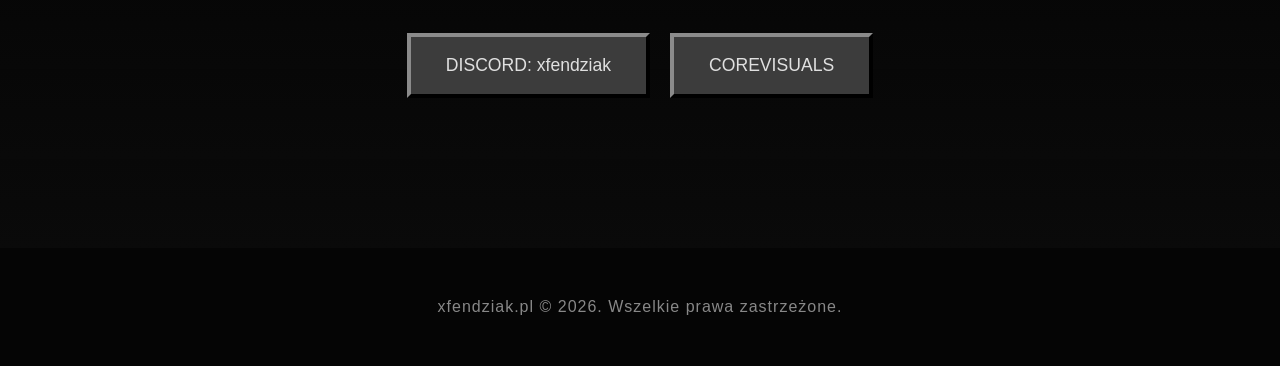
==== commit 041c8f26: "Add files via upload" ====
--- a/index.html
+++ b/index.html
@@ -305,7 +305,7 @@
                 <button class="mc-btn close-btn" onclick="closeModal('modal-thumbnails')">POWROT</button>
             </div>
             <div class="gallery-grid">
-                <div class="gallery-item"><img src="https://via.placeholder.com/600x337/222/fff?text=Miniaturka+1" alt="YT"></div>
+                <div class="gallery-item"><img src="https://i.imgur.com/4qEpWcr.jpeg" alt="YT"></div>
                 <div class="gallery-item"><img src="https://via.placeholder.com/600x337/222/fff?text=Miniaturka+2" alt="YT"></div>
                 <div class="gallery-item"><img src="https://via.placeholder.com/600x337/222/fff?text=Miniaturka+3" alt="YT"></div>
             </div>
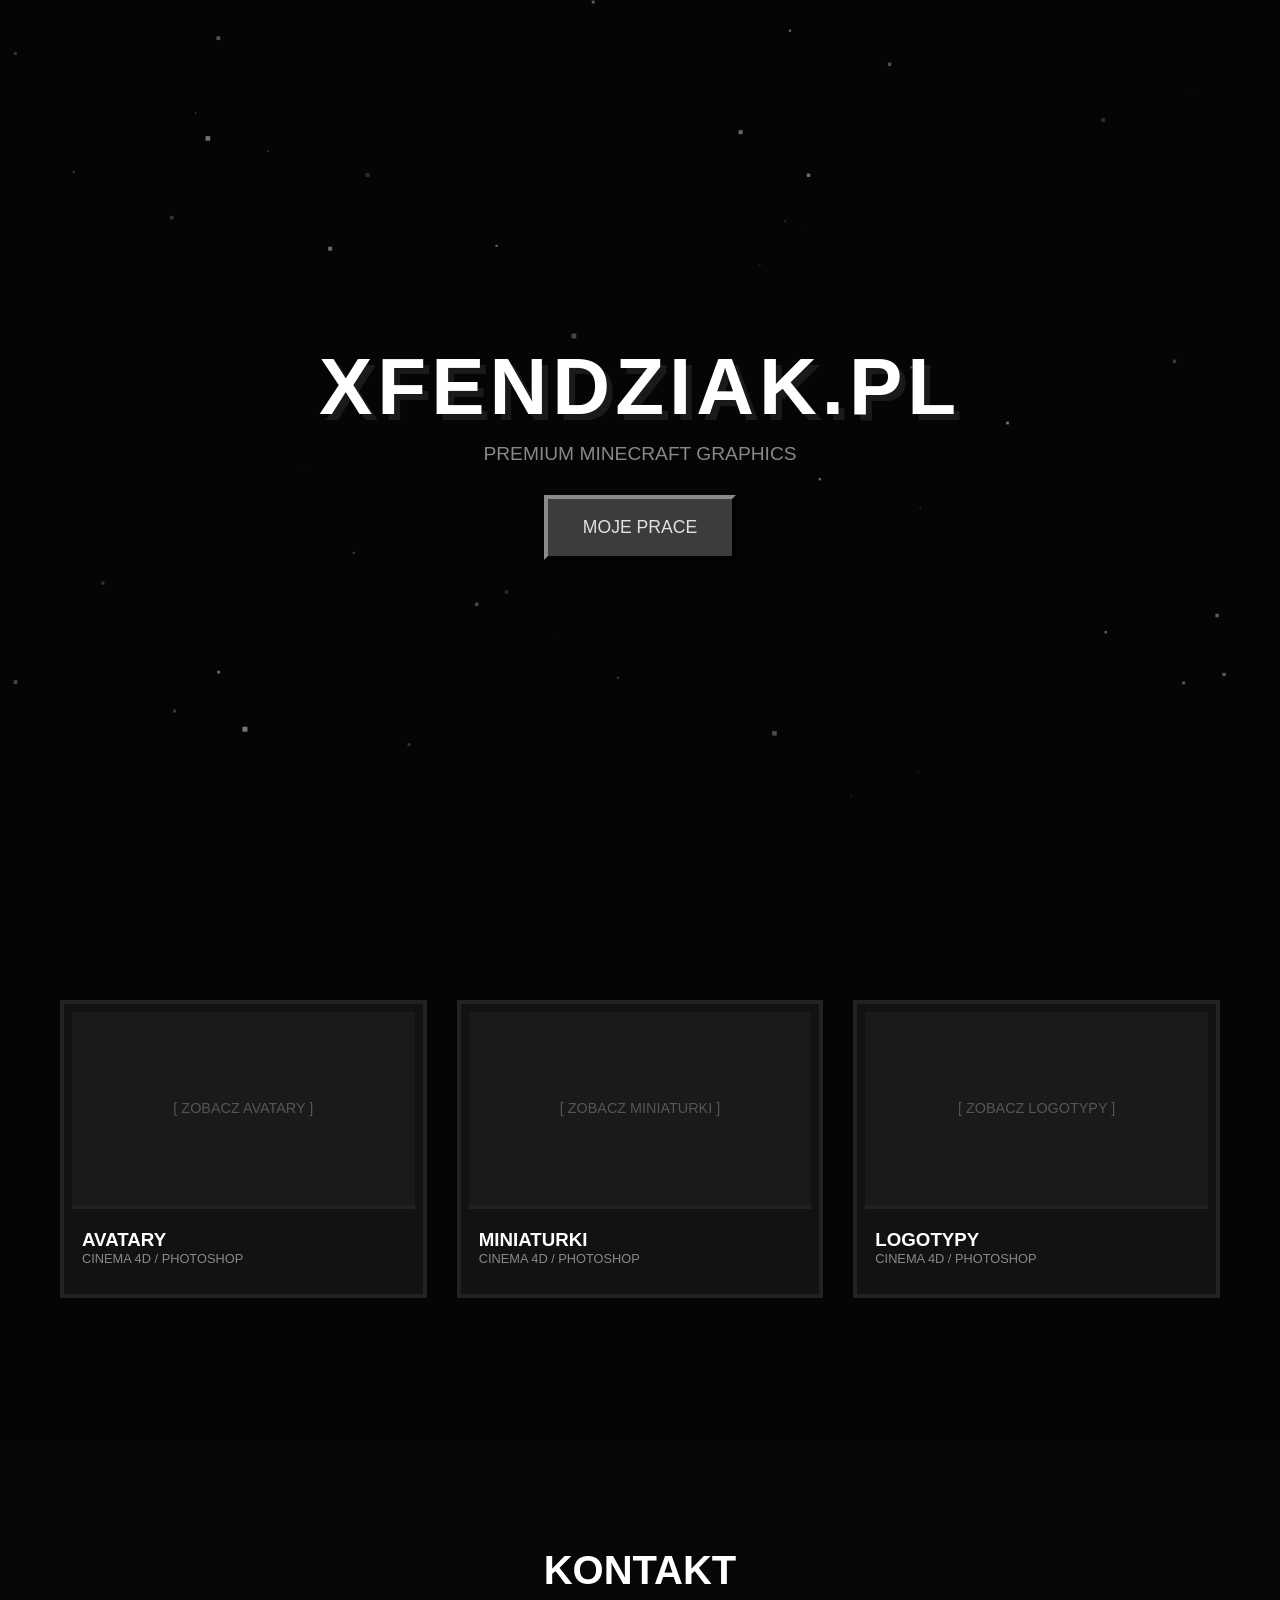
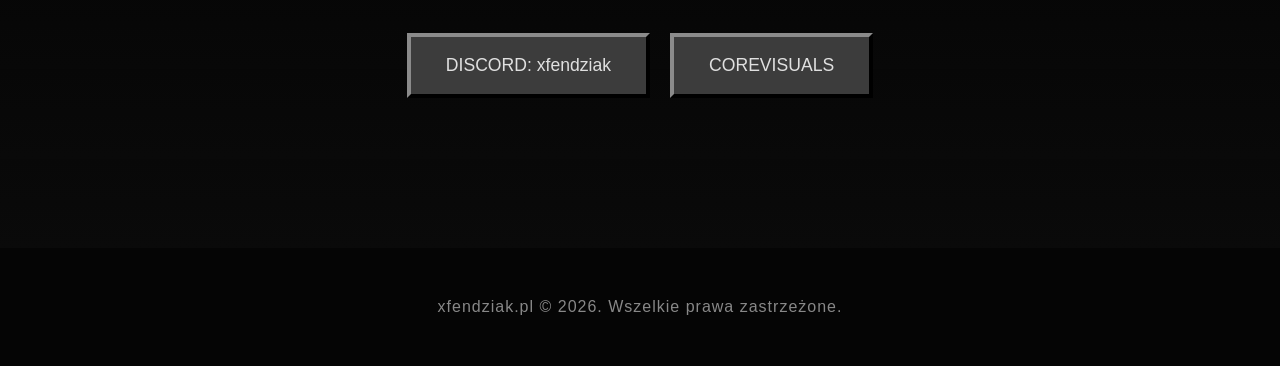
==== commit a4c85873: "Add files via upload" ====
--- a/index.html
+++ b/index.html
@@ -129,6 +129,7 @@
             border-color: var(--accent);
         }
 
+        /* --- MODAL SYSTEM --- */
         .modal-overlay {
             position: fixed;
             top: 0; left: 0; width: 100%; height: 100%;
@@ -174,6 +175,7 @@
             padding-bottom: 15px;
         }
 
+        /* --- GALLERY GRID --- */
         .gallery-grid {
             display: grid;
             grid-template-columns: repeat(auto-fill, minmax(280px, 1fr));
@@ -185,6 +187,8 @@
             background: #1a1a1a;
             transition: 0.3s;
             position: relative;
+            cursor: zoom-in;
+            overflow: hidden;
         }
 
         .gallery-item:hover {
@@ -195,9 +199,41 @@
         .gallery-item img {
             width: 100%;
             display: block;
-            height: auto;
-        }
-
+            height: 100%;
+            object-fit: cover;
+            transition: transform 0.5s ease;
+        }
+
+        .gallery-item:hover img {
+            transform: scale(1.1);
+        }
+
+        /* --- FULLSCREEN VIEWER (LIGHTBOX) --- */
+        #fullscreen-viewer {
+            position: fixed;
+            top: 0; left: 0; width: 100%; height: 100%;
+            background: rgba(0,0,0,0.98);
+            z-index: 3000;
+            display: none;
+            justify-content: center;
+            align-items: center;
+            cursor: zoom-out;
+            animation: fadeIn 0.3s ease;
+        }
+
+        #fullscreen-viewer img {
+            max-width: 90%;
+            max-height: 90%;
+            border: 5px solid white;
+            box-shadow: 0 0 30px rgba(255,255,255,0.2);
+        }
+
+        @keyframes fadeIn {
+            from { opacity: 0; }
+            to { opacity: 1; }
+        }
+
+        /* --- UI ELEMENTS --- */
         .mc-btn {
             background: var(--mc-btn);
             border: 4px solid #000;
@@ -225,10 +261,7 @@
             transform: scale(0.95);
         }
 
-        .close-btn {
-            padding: 10px 20px;
-            font-size: 0.8rem;
-        }
+        .close-btn { padding: 10px 20px; font-size: 0.8rem; }
 
         .contact-section {
             padding: 150px 20px;
@@ -254,7 +287,7 @@
             padding: 15px 30px;
             border: 4px solid #000;
             transition: 0.5s cubic-bezier(0.175, 0.885, 0.32, 1.275);
-            z-index: 3000;
+            z-index: 4000;
         }
 
         footer {
@@ -284,6 +317,10 @@
     <div id="toast">NICK SKOPIOWANY!</div>
     <canvas id="particles"></canvas>
 
+    <div id="fullscreen-viewer" onclick="this.style.display='none'">
+        <img src="" id="full-img" alt="Powiększony obraz">
+    </div>
+
     <div class="modal-overlay" id="modal-avatars">
         <div class="modal-content">
             <div class="modal-header">
@@ -291,9 +328,9 @@
                 <button class="mc-btn close-btn" onclick="closeModal('modal-avatars')">POWROT</button>
             </div>
             <div class="gallery-grid">
-                <div class="gallery-item"><img src="https://via.placeholder.com/500x500/222/fff?text=Avatar+1" alt="Avatar"></div>
-                <div class="gallery-item"><img src="https://via.placeholder.com/500x500/222/fff?text=Avatar+2" alt="Avatar"></div>
-                <div class="gallery-item"><img src="https://via.placeholder.com/500x500/222/fff?text=Avatar+3" alt="Avatar"></div>
+                <div class="gallery-item" onclick="zoomImg(this)"><img src="https://via.placeholder.com/800x800/222/fff?text=Avatar+1" alt="Avatar"></div>
+                <div class="gallery-item" onclick="zoomImg(this)"><img src="https://via.placeholder.com/800x800/222/fff?text=Avatar+2" alt="Avatar"></div>
+                <div class="gallery-item" onclick="zoomImg(this)"><img src="https://via.placeholder.com/800x800/222/fff?text=Avatar+3" alt="Avatar"></div>
             </div>
         </div>
     </div>
@@ -305,9 +342,9 @@
                 <button class="mc-btn close-btn" onclick="closeModal('modal-thumbnails')">POWROT</button>
             </div>
             <div class="gallery-grid">
-                <div class="gallery-item"><img src="https://i.imgur.com/4qEpWcr.jpeg" alt="YT"></div>
-                <div class="gallery-item"><img src="https://via.placeholder.com/600x337/222/fff?text=Miniaturka+2" alt="YT"></div>
-                <div class="gallery-item"><img src="https://via.placeholder.com/600x337/222/fff?text=Miniaturka+3" alt="YT"></div>
+                <div class="gallery-item" onclick="zoomImg(this)"><img src="https://i.imgur.com/4qEpWcr.jpeg" alt="YT"></div>
+                <div class="gallery-item" onclick="zoomImg(this)"><img src="https://via.placeholder.com/1280x720/222/fff?text=Miniaturka+2" alt="YT"></div>
+                <div class="gallery-item" onclick="zoomImg(this)"><img src="https://via.placeholder.com/1280x720/222/fff?text=Miniaturka+3" alt="YT"></div>
             </div>
         </div>
     </div>
@@ -319,9 +356,9 @@
                 <button class="mc-btn close-btn" onclick="closeModal('modal-logos')">POWROT</button>
             </div>
             <div class="gallery-grid">
-                <div class="gallery-item"><img src="https://via.placeholder.com/500x500/222/fff?text=Logo+1" alt="Logo"></div>
-                <div class="gallery-item"><img src="https://via.placeholder.com/500x500/222/fff?text=Logo+2" alt="Logo"></div>
-                <div class="gallery-item"><img src="https://via.placeholder.com/500x500/222/fff?text=Logo+3" alt="Logo"></div>
+                <div class="gallery-item" onclick="zoomImg(this)"><img src="https://via.placeholder.com/800x800/222/fff?text=Logo+1" alt="Logo"></div>
+                <div class="gallery-item" onclick="zoomImg(this)"><img src="https://via.placeholder.com/800x800/222/fff?text=Logo+2" alt="Logo"></div>
+                <div class="gallery-item" onclick="zoomImg(this)"><img src="https://via.placeholder.com/800x800/222/fff?text=Logo+3" alt="Logo"></div>
             </div>
         </div>
     </div>
@@ -334,7 +371,6 @@
 
     <div class="container" id="moje-prace">
         <div class="portfolio-grid">
-            
             <div class="card" onclick="openModal('modal-avatars')">
                 <div class="card-img"><p style="color:#555">[ ZOBACZ AVATARY ]</p></div>
                 <div class="card-content">
@@ -358,7 +394,6 @@
                     <p style="color:var(--text-dim); font-size:0.8rem">CINEMA 4D / PHOTOSHOP</p>
                 </div>
             </div>
-
         </div>
     </div>
 
@@ -375,6 +410,16 @@
     </footer>
 
     <script>
+        // Zoom function
+        function zoomImg(el) {
+            const imgSrc = el.querySelector('img').src;
+            const viewer = document.getElementById('fullscreen-viewer');
+            const fullImg = document.getElementById('full-img');
+            fullImg.src = imgSrc;
+            viewer.style.display = 'flex';
+        }
+
+        // Smooth Scroll
         document.getElementById('scroll-trigger').addEventListener('click', function(e) {
             e.preventDefault();
             const target = document.querySelector(this.getAttribute('href'));
@@ -384,6 +429,7 @@
             });
         });
 
+        // Modals
         function openModal(id) {
             const modal = document.getElementById(id);
             modal.style.display = 'flex';
@@ -398,7 +444,9 @@
             modal.classList.remove('active');
             setTimeout(() => {
                 modal.style.display = 'none';
-                document.body.style.overflow = 'auto'; 
+                if (!document.querySelector('.modal-overlay.active')) {
+                    document.body.style.overflow = 'auto'; 
+                }
             }, 400);
         }
 
@@ -408,6 +456,7 @@
             }
         }
 
+        // Particles
         const canvas = document.getElementById('particles');
         const ctx = canvas.getContext('2d');
         let particles = [];
@@ -421,9 +470,7 @@
         resize();
 
         class Particle {
-            constructor() {
-                this.reset();
-            }
+            constructor() { this.reset(); }
             reset() {
                 this.x = Math.random() * canvas.width;
                 this.y = Math.random() * canvas.height;
@@ -447,31 +494,26 @@
 
         function animate() {
             ctx.clearRect(0, 0, canvas.width, canvas.height);
-            particles.forEach(p => {
-                p.update();
-                p.draw();
-            });
+            particles.forEach(p => { p.update(); p.draw(); });
             requestAnimationFrame(animate);
         }
         animate();
 
+        // Reveal animations
         const observer = new IntersectionObserver((entries) => {
             entries.forEach((entry) => {
-                if (entry.isIntersecting) {
-                    entry.target.classList.add('reveal');
-                }
+                if (entry.isIntersecting) entry.target.classList.add('reveal');
             });
         }, { threshold: 0.1 });
 
         document.querySelectorAll('.card').forEach(card => observer.observe(card));
 
+        // Clipboard
         function copyDiscord(nick) {
             navigator.clipboard.writeText(nick);
             const toast = document.getElementById('toast');
             toast.style.top = '20px';
-            setTimeout(() => {
-                toast.style.top = '-100px';
-            }, 2500);
+            setTimeout(() => { toast.style.top = '-100px'; }, 2500);
         }
     </script>
 </body>
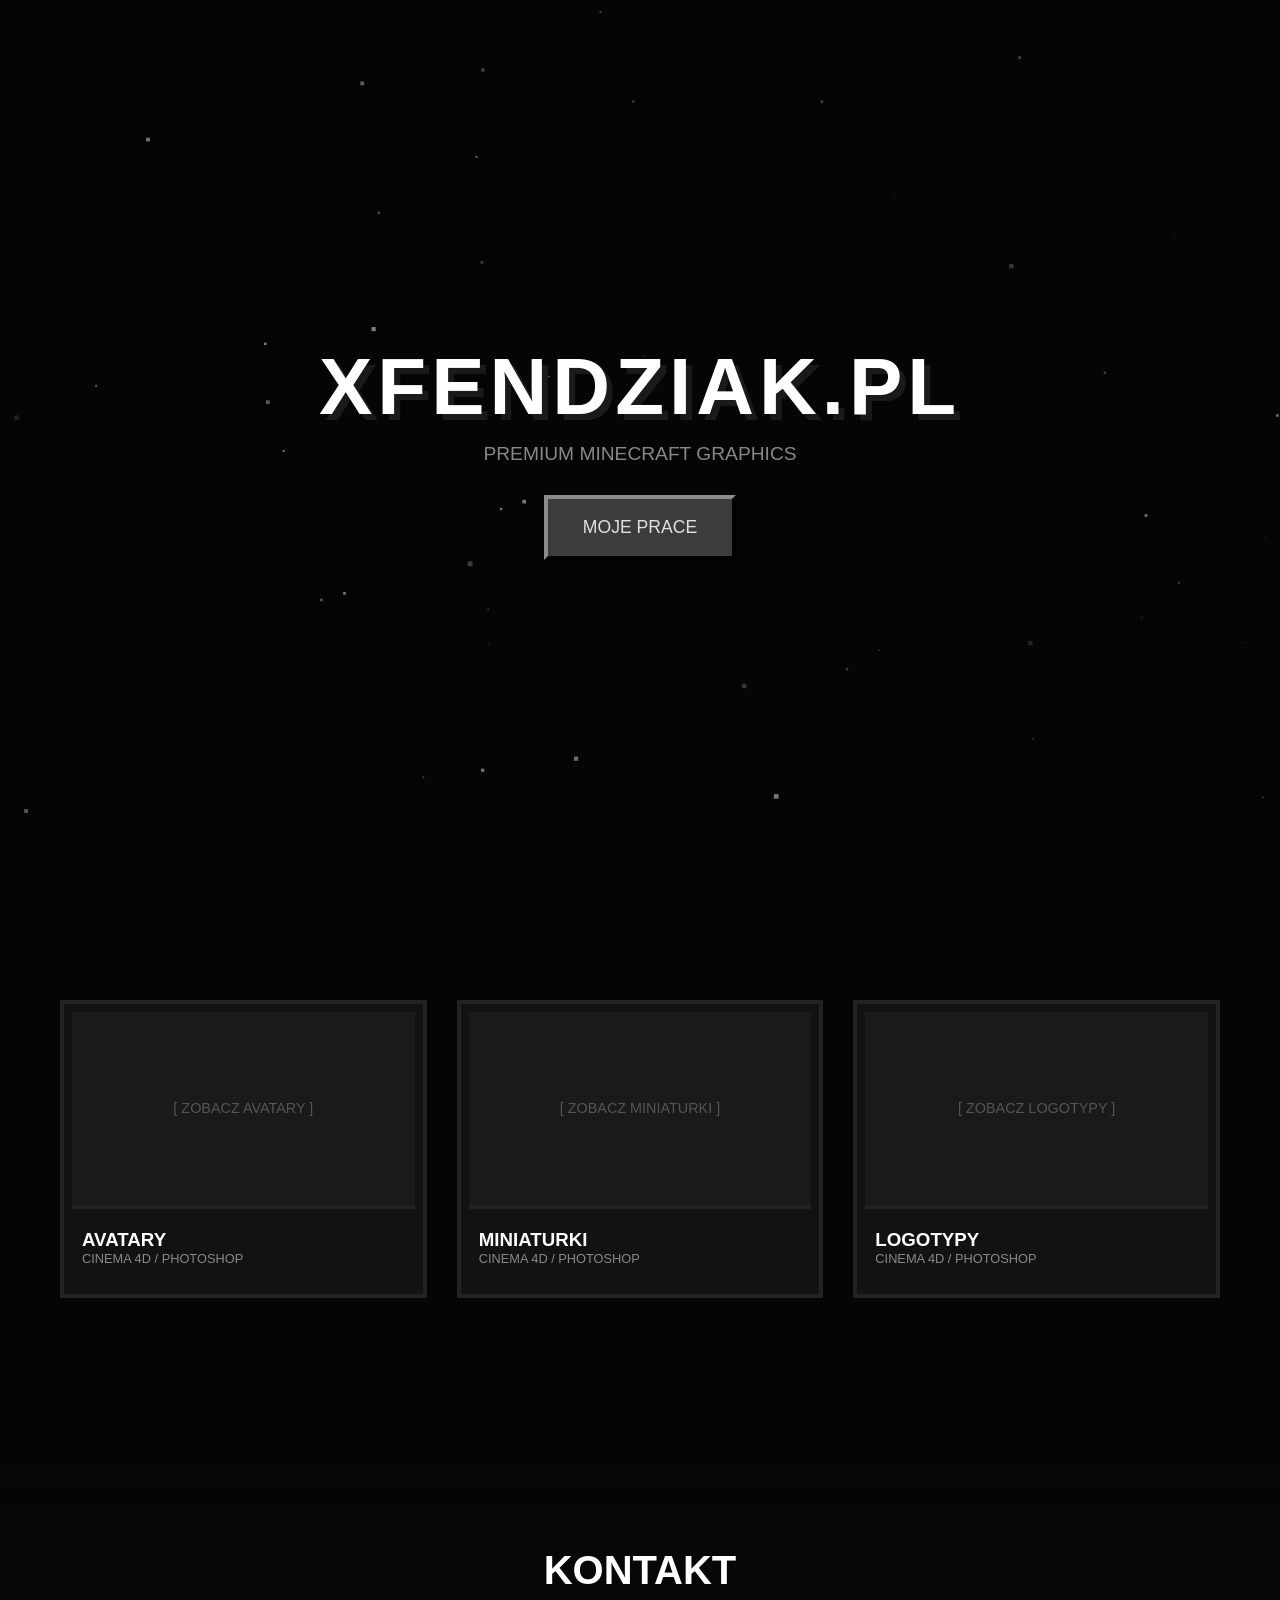
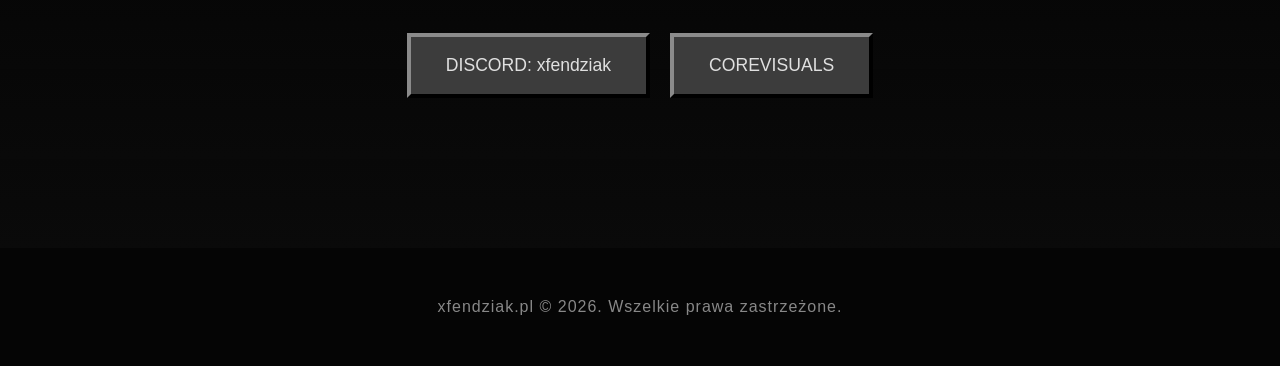
==== commit 7a3dd2c4: "Add files via upload" ====
--- a/index.html
+++ b/index.html
@@ -129,7 +129,6 @@
             border-color: var(--accent);
         }
 
-        /* --- MODAL SYSTEM --- */
         .modal-overlay {
             position: fixed;
             top: 0; left: 0; width: 100%; height: 100%;
@@ -175,7 +174,6 @@
             padding-bottom: 15px;
         }
 
-        /* --- GALLERY GRID --- */
         .gallery-grid {
             display: grid;
             grid-template-columns: repeat(auto-fill, minmax(280px, 1fr));
@@ -208,7 +206,6 @@
             transform: scale(1.1);
         }
 
-        /* --- FULLSCREEN VIEWER (LIGHTBOX) --- */
         #fullscreen-viewer {
             position: fixed;
             top: 0; left: 0; width: 100%; height: 100%;
@@ -233,7 +230,6 @@
             to { opacity: 1; }
         }
 
-        /* --- UI ELEMENTS --- */
         .mc-btn {
             background: var(--mc-btn);
             border: 4px solid #000;
@@ -410,7 +406,6 @@
     </footer>
 
     <script>
-        // Zoom function
         function zoomImg(el) {
             const imgSrc = el.querySelector('img').src;
             const viewer = document.getElementById('fullscreen-viewer');
@@ -419,7 +414,6 @@
             viewer.style.display = 'flex';
         }
 
-        // Smooth Scroll
         document.getElementById('scroll-trigger').addEventListener('click', function(e) {
             e.preventDefault();
             const target = document.querySelector(this.getAttribute('href'));
@@ -429,7 +423,6 @@
             });
         });
 
-        // Modals
         function openModal(id) {
             const modal = document.getElementById(id);
             modal.style.display = 'flex';
@@ -456,7 +449,6 @@
             }
         }
 
-        // Particles
         const canvas = document.getElementById('particles');
         const ctx = canvas.getContext('2d');
         let particles = [];
@@ -499,7 +491,6 @@
         }
         animate();
 
-        // Reveal animations
         const observer = new IntersectionObserver((entries) => {
             entries.forEach((entry) => {
                 if (entry.isIntersecting) entry.target.classList.add('reveal');
@@ -508,7 +499,6 @@
 
         document.querySelectorAll('.card').forEach(card => observer.observe(card));
 
-        // Clipboard
         function copyDiscord(nick) {
             navigator.clipboard.writeText(nick);
             const toast = document.getElementById('toast');
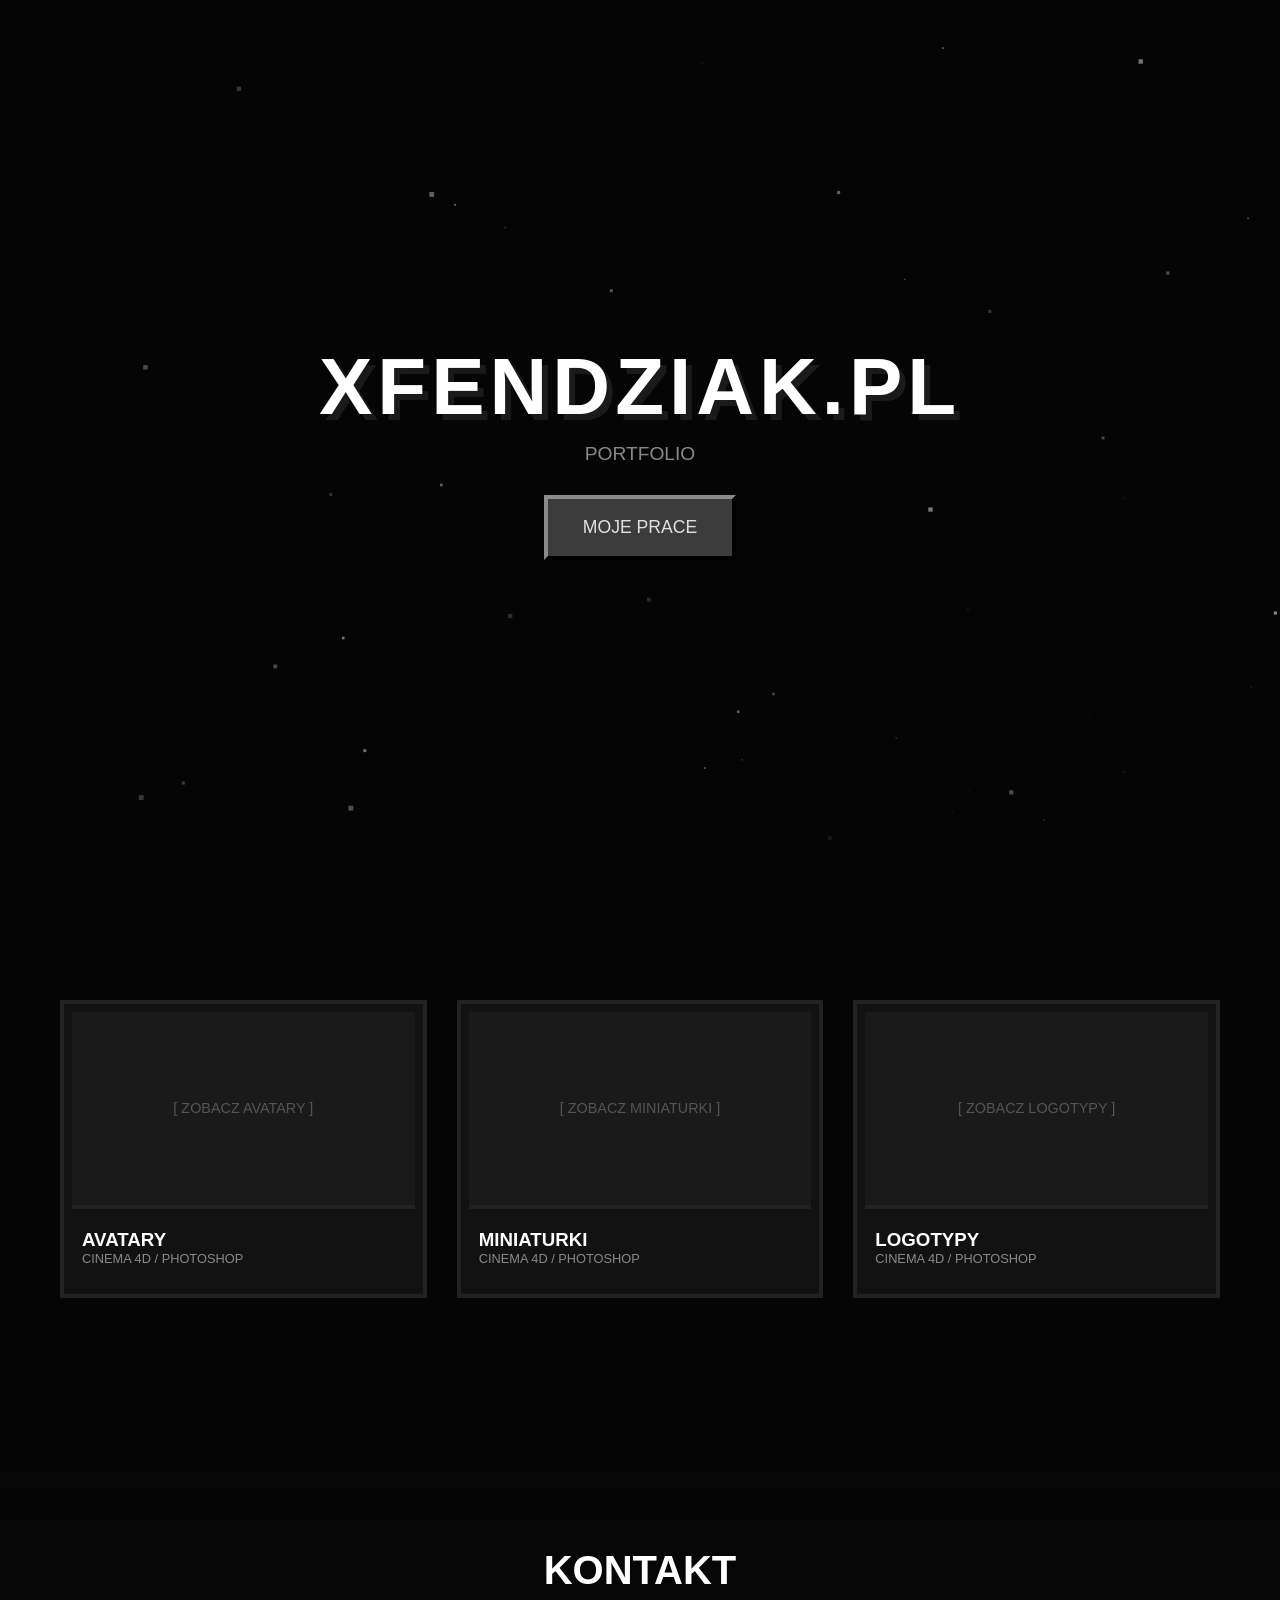
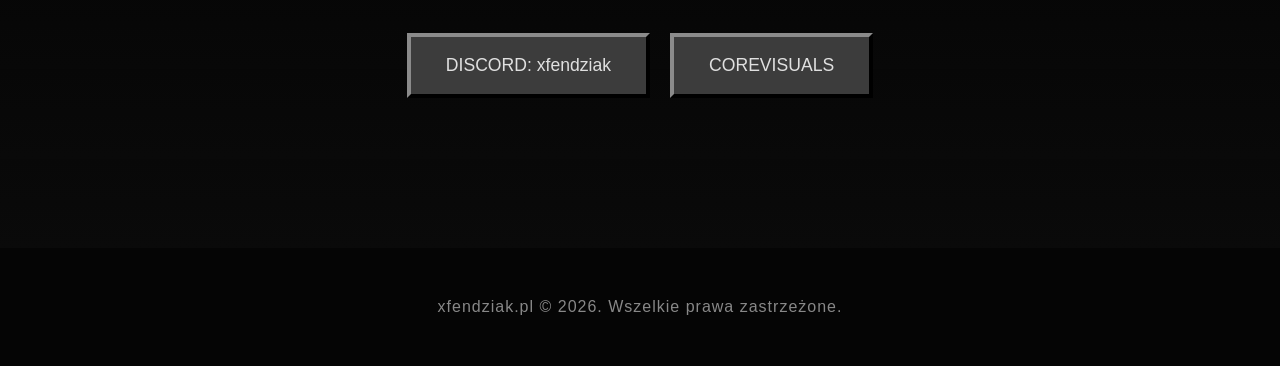
==== commit 7ab0aafd: "Add files via upload" ====
--- a/index.html
+++ b/index.html
@@ -361,7 +361,7 @@
 
     <header>
         <h1 class="hero-title">XFENDZIAK.PL</h1>
-        <p class="hero-subtitle">PREMIUM MINECRAFT GRAPHICS</p>
+        <p class="hero-subtitle">PORTFOLIO</p>
         <a href="#moje-prace" class="mc-btn hero-btn" id="scroll-trigger">MOJE PRACE</a>
     </header>
 
